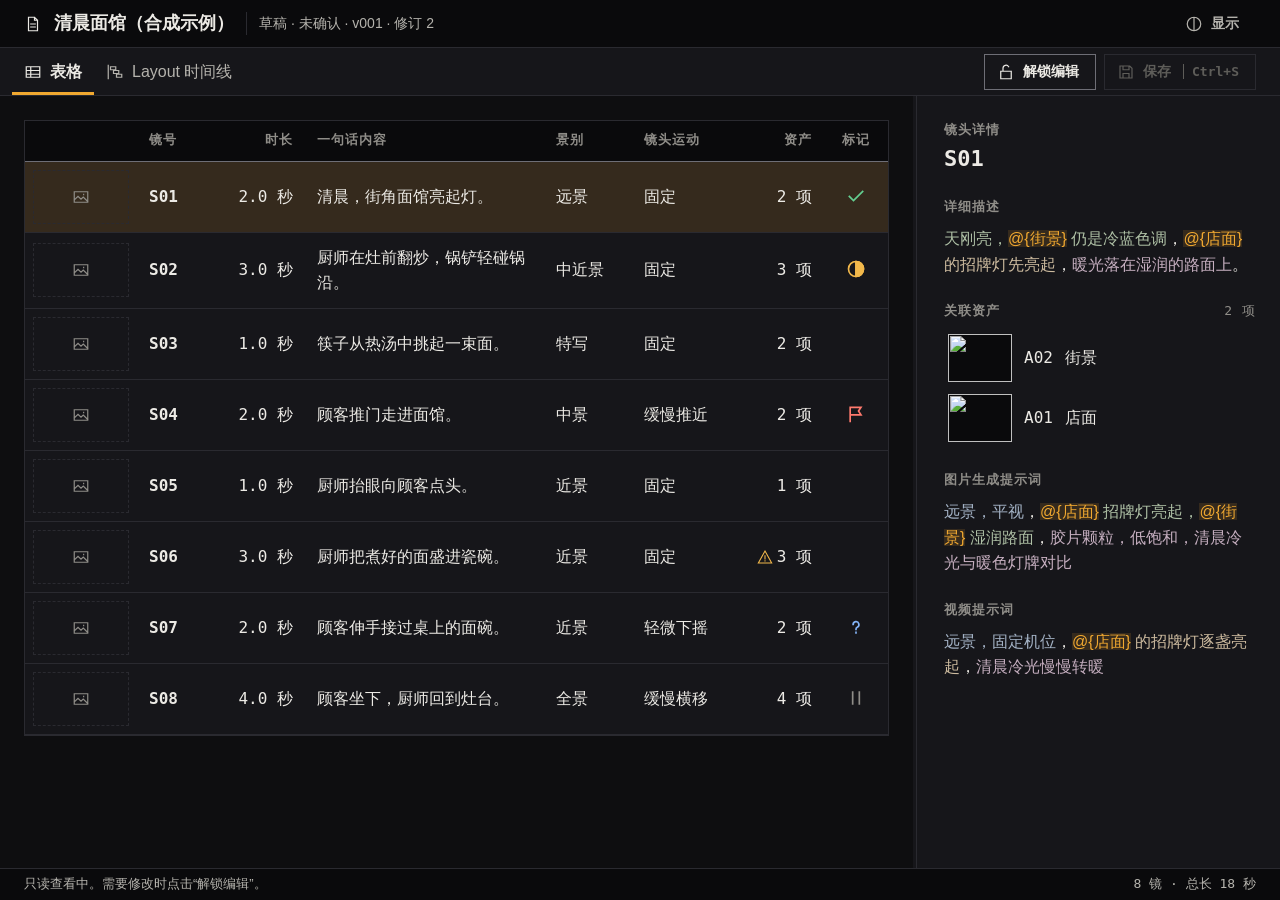
==== native-prototype/ui/index.html @ e8f82e2e "Integrate native editor with KPL spec workflow" ====
<!DOCTYPE html>
<html lang="zh-CN" data-mode="dark" data-accent="amber">
<head>
<meta charset="utf-8">
<meta name="viewport" content="width=device-width,initial-scale=1">
<title>KPL 规格编辑器</title>
<!--KPL_STYLE_START--><link rel="stylesheet" href="tokens.css"><link rel="stylesheet" href="app.css"><!--KPL_STYLE_END-->
</head>
<body>
<svg class="icon-sprite" aria-hidden="true" focusable="false">
  <symbol id="i-doc" viewBox="0 0 24 24"><path d="M6 3h8l4 4v14H6z M14 3v4h4 M9 12h6 M9 16h6"/></symbol>
  <symbol id="i-table" viewBox="0 0 24 24"><path d="M3 5h18v14H3z M3 10h18 M3 15h18 M9 5v14"/></symbol>
  <symbol id="i-timeline" viewBox="0 0 24 24"><path d="M3 3v18 M6 5h7v4H6z M10 10h7v4h-7z M14 15h7v4h-7z"/></symbol>
  <symbol id="i-lock" viewBox="0 0 24 24"><path d="M5 11h14v10H5z M8 11V7a4 4 0 0 1 8 0v4"/></symbol>
  <symbol id="i-unlock" viewBox="0 0 24 24"><path d="M5 11h14v10H5z M8 11V7a4 4 0 0 1 7.5-2"/></symbol>
  <symbol id="i-save" viewBox="0 0 24 24"><path d="M4 4h13l3 3v13H4z M8 4v5h8V4 M8 20v-6h8v6"/></symbol>
  <symbol id="i-display" viewBox="0 0 24 24"><path d="M12 3a9 9 0 1 0 0 18z M12 3a9 9 0 0 1 0 18"/></symbol>
  <symbol id="i-chevron" viewBox="0 0 24 24"><path d="M6 9l6 6 6-6"/></symbol>
  <symbol id="i-info" viewBox="0 0 24 24"><path d="M12 3a9 9 0 1 0 0 18a9 9 0 1 0 0-18z M12 11v6 M12 7.5v.5"/></symbol>
  <symbol id="i-image" viewBox="0 0 24 24"><path d="M3 5h18v14H3z M3 16l5-5 4 4 3-3 6 6 M15.5 8.5v.5"/></symbol>
  <symbol id="i-alert" viewBox="0 0 24 24"><path d="M12 3l10 18H2z M12 10v5 M12 17.5v.5"/></symbol>
  <symbol id="i-spark" viewBox="0 0 24 24"><path d="M12 0C12.8 8 16 11.2 24 12C16 12.8 12.8 16 12 24C11.2 16 8 12.8 0 12C8 11.2 11.2 8 12 0Z"/></symbol>
  <symbol id="i-mark-none" viewBox="0 0 24 24"><path d="M5 5h14v14H5z" stroke-dasharray="2 3"/></symbol>
  <symbol id="i-mark-done" viewBox="0 0 24 24"><path d="M4 12.5l5 5L20 6.5"/></symbol>
  <symbol id="i-mark-revise" viewBox="0 0 24 24"><path d="M5 21V4 M5 4h13l-3 4.5 3 4.5H5"/></symbol>
  <symbol id="i-mark-wip" viewBox="0 0 24 24"><path d="M12 3a9 9 0 1 0 0 18a9 9 0 1 0 0-18z M12 3v18"/><path d="M12 3a9 9 0 0 1 0 18z" fill="currentColor"/></symbol>
  <symbol id="i-mark-question" viewBox="0 0 24 24"><path d="M8.5 9a3.5 3.5 0 1 1 5 3.2c-1 .5-1.5 1.2-1.5 2.3v.5 M12 18.5v.5"/></symbol>
  <symbol id="i-mark-hold" viewBox="0 0 24 24"><path d="M8 5v14 M16 5v14"/></symbol>
  <symbol id="i-play" viewBox="0 0 24 24"><path d="M7 4l13 8-13 8z"/></symbol>
  <symbol id="i-pause" viewBox="0 0 24 24"><path d="M7 4v16 M17 4v16"/></symbol>
  <symbol id="i-help" viewBox="0 0 24 24"><path d="M12 3a9 9 0 1 0 0 18a9 9 0 1 0 0-18z M9.5 9.5a2.5 2.5 0 1 1 3.5 2.3c-.7.3-1 .8-1 1.5v.7 M12 16.5v.5"/></symbol>
  <symbol id="i-zoom-in" viewBox="0 0 24 24"><path d="M10 3a7 7 0 1 0 0 14a7 7 0 1 0 0-14z M15 15l6 6 M7 10h6 M10 7v6"/></symbol>
  <symbol id="i-zoom-out" viewBox="0 0 24 24"><path d="M10 3a7 7 0 1 0 0 14a7 7 0 1 0 0-14z M15 15l6 6 M7 10h6"/></symbol>
  <symbol id="i-zoom-fit" viewBox="0 0 24 24"><path d="M3 5v14 M21 5v14 M7 12h10 M7 12l3-3 M7 12l3 3 M17 12l-3-3 M17 12l-3 3"/></symbol>
</svg>

<div class="app" id="app">
  <header class="app-bar">
    <svg class="icon" aria-hidden="true"><use href="#i-doc"/></svg>
    <h1 class="app-title" id="doc-title"></h1>
    <p class="app-meta" id="doc-meta"></p>
    <div class="app-bar-end">
      <button type="button" class="btn btn-quiet" id="display-trigger" aria-expanded="false" aria-controls="display-panel">
        <svg class="icon" aria-hidden="true"><use href="#i-display"/></svg><span>显示</span>
      </button>
      <div class="popover" id="display-panel" hidden>
        <fieldset class="choice-group">
          <legend class="label">模式</legend>
          <label class="choice"><input type="radio" name="mode" value="system"><span>跟随系统</span></label>
          <label class="choice"><input type="radio" name="mode" value="light"><span>浅色</span></label>
          <label class="choice"><input type="radio" name="mode" value="dark"><span>深色</span></label>
        </fieldset>
        <fieldset class="choice-group">
          <legend class="label">主题色</legend>
          <label class="choice"><input type="radio" name="accent" value="amber"><i class="swatch" data-swatch="amber"></i><span>钨丝琥珀</span></label>
          <label class="choice"><input type="radio" name="accent" value="red"><i class="swatch" data-swatch="red"></i><span>录制红</span></label>
          <label class="choice"><input type="radio" name="accent" value="teal"><i class="swatch" data-swatch="teal"></i><span>示波青</span></label>
          <label class="choice"><input type="radio" name="accent" value="blue"><i class="swatch" data-swatch="blue"></i><span>冷光蓝</span></label>
        </fieldset>
      </div>
    </div>
  </header>

  <nav class="toolbar" aria-label="视图与操作">
    <div class="tabs" role="tablist" aria-label="视图">
      <button type="button" role="tab" class="tab" id="tab-table" aria-controls="view-table" aria-selected="true">
        <svg class="icon" aria-hidden="true"><use href="#i-table"/></svg><span>表格</span>
      </button>
      <button type="button" role="tab" class="tab" id="tab-timeline" aria-controls="view-timeline" aria-selected="false" tabindex="-1">
        <svg class="icon" aria-hidden="true"><use href="#i-timeline"/></svg><span>Layout 时间线</span>
      </button>
    </div>
    <div class="toolbar-end">
      <p class="dirty-mark" id="dirty-mark" hidden>未保存修改</p>
      <button type="button" class="btn" id="edit-toggle">
        <svg class="icon" aria-hidden="true"><use href="#i-unlock"/></svg><span>解锁编辑</span>
      </button>
      <button type="button" class="btn btn-primary" id="save" disabled>
        <svg class="icon" aria-hidden="true"><use href="#i-save"/></svg><span>保存</span><kbd>Ctrl+S</kbd>
      </button>
    </div>
  </nav>

  <main class="workspace">
    <section class="view" id="view-table" role="tabpanel" aria-labelledby="tab-table">
      <div class="table-scroll">
        <table class="shot-table">
          <colgroup><col class="c-thumb"><col class="c-id"><col class="c-dur"><col class="c-content"><col class="c-scale"><col class="c-motion"><col class="c-assets"><col class="c-mark"></colgroup>
          <thead><tr>
            <th scope="col"><span class="visually-hidden">画面</span></th><th scope="col">镜号</th><th scope="col" class="num">时长</th><th scope="col">一句话内容</th>
            <th scope="col">景别</th><th scope="col">镜头运动</th><th scope="col" class="num">资产</th><th scope="col" class="center">标记</th>
          </tr></thead>
          <tbody id="shot-rows"></tbody>
        </table>
      </div>
    </section>

    <section class="view" id="view-timeline" role="tabpanel" aria-labelledby="tab-timeline" hidden>
      <section class="monitor" aria-label="节奏预览">
        <div class="monitor-stage" id="monitor-stage">
          <div class="monitor-frame" id="monitor-frame"><canvas id="monitor-canvas" role="img" aria-label="当前镜头预览"></canvas></div>
        </div>
        <div class="transport">
          <p class="monitor-caption"><span class="mono" id="monitor-shot"></span> <span id="monitor-text"></span></p>
          <div class="transport-center">
            <span class="timecode mono" id="timecode"></span>
            <button type="button" class="btn" id="play-toggle" aria-keyshortcuts="Space"></button>
          </div>
          <div class="transport-end">
            <input class="cell-input mono" id="aspect-input" autocomplete="off" spellcheck="false" placeholder="宽:高" aria-label="自定义画幅" hidden>
            <button type="button" class="btn btn-quiet" id="aspect-trigger" aria-haspopup="menu" aria-expanded="false">
              <span class="aspect-label">画幅</span><span class="mono" id="aspect-value"></span><svg class="icon" aria-hidden="true"><use href="#i-chevron"/></svg>
            </button>
          </div>
        </div>
      </section>
      <div class="splitter" id="splitter" role="separator" aria-orientation="horizontal" aria-label="调整监视器与时间线的高度" tabindex="0"></div>
      <section class="timeline-panel" aria-label="时间线">
        <div class="timeline-tools">
          <button type="button" class="btn btn-quiet btn-icon" id="help-trigger" title="说明与快捷键" aria-expanded="false" aria-controls="help-panel"><svg class="icon" aria-hidden="true"><use href="#i-help"/></svg><span class="visually-hidden">说明与快捷键</span></button>
          <span class="tools-gap"></span>
          <button type="button" class="btn btn-quiet btn-icon" id="zoom-out" title="缩小（-）" aria-keyshortcuts="-"><svg class="icon" aria-hidden="true"><use href="#i-zoom-out"/></svg><span class="visually-hidden">缩小</span></button>
          <button type="button" class="btn btn-quiet btn-icon" id="zoom-fit" title="适配全部（\）" aria-keyshortcuts="\"><svg class="icon" aria-hidden="true"><use href="#i-zoom-fit"/></svg><span class="visually-hidden">适配全部</span></button>
          <button type="button" class="btn btn-quiet btn-icon" id="zoom-in" title="放大（=）" aria-keyshortcuts="="><svg class="icon" aria-hidden="true"><use href="#i-zoom-in"/></svg><span class="visually-hidden">放大</span></button>
        </div>
        <div class="timeline-scroll" id="timeline-scroll">
          <div class="timeline" id="timeline">
            <div class="ruler" id="ruler"></div>
            <div class="track" id="track" role="group" aria-label="镜头时间线"></div>
            <div class="playhead" id="playhead" aria-hidden="true"></div>
            <div class="drop-mark" id="drop-mark" aria-hidden="true" hidden></div>
          </div>
        </div>
        <div class="timeline-nav" id="timeline-nav" aria-hidden="true"><div class="timeline-nav-thumb" id="timeline-nav-thumb"></div></div>
        <section class="pending-lane" id="pending-lane" hidden aria-labelledby="pending-title">
          <h3 class="label" id="pending-title">时长待确认</h3>
          <div class="pending-list" id="pending-list"></div>
        </section>
      </section>
    </section>

    <div class="splitter splitter-v" id="aside-splitter" role="separator" aria-orientation="vertical" aria-label="调整详情栏宽度" aria-controls="detail" tabindex="0"></div>
    <aside class="detail" id="detail" aria-labelledby="detail-title"></aside>
  </main>

  <footer class="status-bar">
    <p id="status" role="status" aria-live="polite"></p>
    <p class="status-facts" id="facts"></p>
  </footer>
</div>

<div class="edit-fx" id="edit-fx" aria-hidden="true"><i></i><i></i><i></i><i></i><svg><use href="#i-spark"/></svg><svg><use href="#i-spark"/></svg><svg><use href="#i-spark"/></svg><svg><use href="#i-spark"/></svg><svg><use href="#i-spark"/></svg><svg><use href="#i-spark"/></svg><svg><use href="#i-spark"/></svg></div>
<dialog class="dialog" id="confirm-dialog" aria-labelledby="confirm-title" aria-describedby="confirm-text">
  <h2 class="dialog-title" id="confirm-title">有未保存的修改</h2>
  <p id="confirm-text"></p>
  <div class="dialog-actions">
    <button type="button" class="btn" data-choice="cancel">取消</button>
    <button type="button" class="btn" data-choice="discard">放弃修改</button>
    <button type="button" class="btn btn-primary" data-choice="save">保存</button>
  </div>
</dialog>
<div class="menu" id="popup-menu" role="menu" hidden></div>
<section class="popover help-panel" id="help-panel" aria-labelledby="help-title" tabindex="-1" hidden>
  <h2 class="label" id="help-title">时间线说明</h2>
  <p>节奏预演：按真实时长播放静态图，只有二维裁切运镜与硬切，不是成片。</p>
  <p>没有时长的镜头放在“时长待确认”，不参与预览；解锁后可拖到轨道上（先给 2 秒），或在表格里填写时长。</p>
  <dl class="keys">
    <dt><kbd>空格</kbd></dt><dd>播放 / 暂停</dd>
    <dt>拖动标尺</dt><dd>定位播放头</dd>
    <dt>滚轮</dt><dd>横向滚动</dd>
    <dt><kbd>Ctrl</kbd>/<kbd>Alt</kbd>+滚轮</dt><dd>以指针处缩放</dd>
    <dt><kbd>=</kbd> <kbd>-</kbd></dt><dd>放大 / 缩小</dd>
    <dt><kbd>\</kbd></dt><dd>适配全部</dd>
  </dl>
  <h3 class="label">解锁编辑后</h3>
  <dl class="keys">
    <dt>拖动片段</dt><dd>调整顺序，镜号按新顺序重编</dd>
    <dt>拖右边缘</dt><dd>调整时长（0.1 秒吸附）</dd>
    <dt><kbd>Alt</kbd>+<kbd>←</kbd>/<kbd>→</kbd></dt><dd>与相邻片段交换顺序</dd>
    <dt><kbd>Shift</kbd>+<kbd>←</kbd>/<kbd>→</kbd></dt><dd>时长 ±0.1 秒</dd>
  </dl>
</section>
<div class="peek" id="asset-peek" role="tooltip" hidden>
  <div class="peek-frame"><img id="peek-img" alt=""></div>
  <p class="peek-name"><span class="mono" id="peek-id"></span><span id="peek-label"></span></p>
</div>

<!--KPL_DATA_START--><script type="application/json" id="kpl-authoritative-data">
{"schema": "kpl-user-spec-v2", "document_id": "synthetic-noodle-shop", "version": "v001", "status": "draft", "confirmation": "unconfirmed", "revision": 2, "title": "清晨面馆（合成示例）", "summary": "一家面馆迎接第一位顾客。", "global_settings": "画幅 16:9，1920×1080，24 fps；仅用于效果图。",
  "layout_aspect": "16:9",
 "assets":[
  {"id": "A01", "name": "店面", "path": "../05_参考资产/01_店面_idA01_v001_draft.png"},
  {"id": "A02", "name": "街景", "path": "../05_参考资产/02_街景_idA02_v001_draft.png"},
  {"id": "A03", "name": "厨师", "path": "../05_参考资产/03_厨师_idA03_v001_draft.png"},
  {"id": "A04", "name": "锅具套件", "path": "../05_参考资产/04_锅具套件_idA04_v001_draft.png"},
  {"id": "A05", "name": "灶台", "path": "../05_参考资产/05_灶台_idA05_v001_draft.png"},
  {"id": "A06", "name": "筷子", "path": "../05_参考资产/06_筷子_idA06_v001_draft.png"},
  {"id": "A07", "name": "面条", "path": "../05_参考资产/07_面条_idA07_v001_draft.png"},
  {"id": "A08", "name": "顾客", "path": "../05_参考资产/08_顾客_idA08_v001_draft.png"},
  {"id": "A09", "name": "店门", "path": "../05_参考资产/09_店门_idA09_v001_draft.png"},
  {"id": "A10", "name": "瓷碗", "path": "../05_参考资产/10_瓷碗_idA10_v001_draft.png"},
  {"id": "A11", "name": "店内场景", "path": "../05_参考资产/11_店内场景_idA11_v001_draft.png"}
 ],
 "shots":[
  {"id": "S01", "number": "S01", "duration_seconds": "2.0", "thumbnail": "../05_参考资产/12_参考画面_idS01_v001_draft.png", "content": "清晨，街角面馆亮起灯。", "shot_scale": "远景", "camera_motion": "固定", "description": "{场景:天刚亮，@{街景} 仍是冷蓝色调}，{动态:@{店面} 的招牌灯先亮起}，{风格:暖光落在湿润的路面上}。", "prompt": "{镜头:远景，平视}，{场景:@{店面} 招牌灯亮起，@{街景} 湿润路面}，{风格:胶片颗粒，低饱和，清晨冷光与暖色灯牌对比}", "video_prompt": "{镜头:远景，固定机位}，{动态:@{店面} 的招牌灯逐盏亮起}，{风格:清晨冷光慢慢转暖}", "mark": "done", "layout_camera": null},
  {"id": "S02", "number": "S02", "duration_seconds": "3.0", "thumbnail": "../05_参考资产/12_参考画面_idS02_v001_draft.png", "content": "厨师在灶前翻炒，锅铲轻碰锅沿。", "shot_scale": "中近景", "camera_motion": "固定", "description": "{动态:@{厨师} 站在 @{灶台} 前翻炒，@{锅具套件} 中的锅铲轻碰锅沿}，{场景:蒸汽在灯下升起}。", "prompt": "{镜头:中近景，略俯拍}，{动态:@{厨师} 在 @{灶台} 前翻炒，手持 @{锅具套件}}，{风格:顶光与蒸汽逆光}", "video_prompt": "{镜头:中近景，固定机位}，{动态:@{厨师} 连续翻炒两下，锅铲轻碰锅沿}，{场景:蒸汽上升}", "mark": "wip", "layout_camera": null},
  {"id": "S03", "number": "S03", "duration_seconds": "1.0", "thumbnail": "../05_参考资产/12_参考画面_idS03_v001_draft.png", "content": "筷子从热汤中挑起一束面。", "shot_scale": "特写", "camera_motion": "固定", "description": "{动态:@{筷子} 从热汤中挑起一束 @{面条}，汤汁沿面条滴落}。", "prompt": "{镜头:特写}，{动态:@{筷子} 挑起 @{面条}，汤汁滴落}，{风格:浅景深，奶油质感高光}", "video_prompt": "{镜头:特写}，{动态:@{筷子} 缓慢挑起 @{面条}，汤汁滴回碗中}", "mark": "", "layout_camera": null},
  {"id": "S04", "number": "S04", "duration_seconds": "2.0", "thumbnail": "../05_参考资产/12_参考画面_idS04_v001_draft.png", "content": "顾客推门走进面馆。", "shot_scale": "中景", "camera_motion": "缓慢推近", "description": "{动态:@{顾客} 推开 @{店门} 走进来}，{场景:门上的风铃轻晃}。", "prompt": "{镜头:中景，缓慢推近}，{动态:@{顾客} 推开 @{店门} 走进面馆}", "video_prompt": "{镜头:中景，缓慢推近}，{动态:@{顾客} 推门进入，风铃晃动}", "mark": "revise", "layout_camera": {"type": "linear", "start_crop": [0, 0, 1, 1], "end_crop": [0.15, 0.15, 0.85, 0.85]}},
  {"id": "S05", "number": "S05", "duration_seconds": "1.0", "thumbnail": "", "content": "厨师抬眼向顾客点头。", "shot_scale": "近景", "camera_motion": "固定", "description": "{动态:@{厨师} 抬眼，向门口点头示意}。", "prompt": "{镜头:近景，平视}，{动态:@{厨师} 抬眼点头}", "video_prompt": "{镜头:近景}，{动态:@{厨师} 抬眼点头}", "mark": "", "layout_camera": null},
  {"id": "S06", "number": "S06", "duration_seconds": "3.0", "thumbnail": "../05_参考资产/12_参考画面_idS06_v001_draft.png", "content": "厨师把煮好的面盛进瓷碗。", "shot_scale": "近景", "camera_motion": "固定", "description": "{动态:@{厨师} 把煮好的 @{面条} 盛进 @{瓷碗}}，身上系着 @{围裙}。", "prompt": "{镜头:近景}，{动态:@{厨师} 将 @{面条} 盛入 @{瓷碗}}，{风格:侧窗晨光}", "video_prompt": "{镜头:近景}，{动态:@{厨师} 将 @{面条} 盛入 @{瓷碗}，热气升起}", "mark": "", "layout_camera": null},
  {"id": "S07", "number": "S07", "duration_seconds": "2.0", "thumbnail": "../05_参考资产/12_参考画面_idS07_v001_draft.png", "content": "顾客伸手接过桌上的面碗。", "shot_scale": "近景", "camera_motion": "轻微下摇", "description": "{动态:@{顾客} 伸手接过桌上的 @{瓷碗}}。", "prompt": "{镜头:近景，轻微下摇}，{动态:@{顾客} 接过 @{瓷碗}}", "video_prompt": "{镜头:近景，轻微下摇}，{动态:@{顾客} 双手接过 @{瓷碗}}", "mark": "question", "layout_camera": {"type": "linear", "start_crop": [0.1, 0, 0.9, 0.8], "end_crop": [0.1, 0.2, 0.9, 1]}},
  {"id": "S08", "number": "S08", "duration_seconds": "4.0", "thumbnail": "../05_参考资产/12_参考画面_idS08_v001_draft.png", "content": "顾客坐下，厨师回到灶台。", "shot_scale": "全景", "camera_motion": "缓慢横移", "description": "{动态:@{顾客} 坐下，@{厨师} 回到 @{灶台}}，{场景:@{店内场景} 全貌}。", "prompt": "{镜头:全景，缓慢横移}，{场景:@{店内场景}}，{动态:@{顾客} 坐下，@{厨师} 回到灶台}，{风格:胶片颗粒，低饱和}", "video_prompt": "{镜头:全景，缓慢横移}，{动态:@{顾客} 坐下，@{厨师} 回到灶台}，{风格:胶片颗粒}", "mark": "hold", "layout_camera": {"type": "linear", "start_crop": [0, 0.1, 0.8, 0.9], "end_crop": [0.2, 0.1, 1, 0.9]}}
 ]}
</script><!--KPL_DATA_END-->
<!--KPL_SCRIPT_START--><script src="app.js"></script><!--KPL_SCRIPT_END-->
</body>
</html>
---- native-prototype/ui/tokens.css ----
/* KPL 编辑器设计令牌：组件只读取这里的名字。
   模式由 <html data-mode> 决定（system | light | dark），颜色用 light-dark() 并列浅色/深色取值；
   主题色由 <html data-accent> 决定（amber | red | teal | blue）。几何一律直角。 */

:root {
  color-scheme: dark;

  /* 字体：界面一套无衬线，数字与时码用等宽。 */
  --font-sans: "Segoe UI Variable Text", "Segoe UI", "Microsoft YaHei UI", "Microsoft YaHei", "PingFang SC", sans-serif;
  --font-mono: "Cascadia Mono", "Cascadia Code", Consolas, "Microsoft YaHei UI", monospace;

  /* 字号：中文正文 16px；辅助标签不低于 13px。 */
  --fs-label: 13px;
  --fs-small: 14px;
  --fs-body: 16px;
  --fs-title: 18px;
  --fs-heading: 22px;
  --lh-tight: 1.3;
  --lh-body: 1.6;
  --tracking-label: 0.08em;

  /* 间距与几何 */
  --space-1: 4px;
  --space-2: 8px;
  --space-3: 12px;
  --space-4: 16px;
  --space-5: 24px;
  --space-6: 32px;
  --bar-h: 48px;
  --control-h: 36px;
  --aside-w: 360px;
  --hair: 1px;
  --indicator: 3px;
  --panel-h: 280px;

  /* 表面：大面积低饱和石墨灰阶 */
  --bg: light-dark(#EEEDEA, #0E0E10);
  --surface: light-dark(#F8F8F6, #16161A);
  --sunken: light-dark(#E4E3DF, #0A0A0C);
  --raised: light-dark(#E9E8E4, #202025);
  --hover: light-dark(#E0DFDA, #26262C);

  /* 文本：三级 */
  --text: light-dark(#141414, #ECEAE5);
  --text-2: light-dark(#46453F, #B5B3AD);
  --text-3: light-dark(#5E5D57, #8F8D88);
  --text-disabled: light-dark(#9A9993, #5E5D59);

  /* 线：rule 只做分隔；line 是控件边界（>= 3:1） */
  --rule: light-dark(#D3D1CB, #2A2A30);
  --line: light-dark(#86847D, #6E6E76);
  --line-strong: light-dark(#141414, #ECEAE5);

  /* 状态：只用于真实存在的状态 */
  --danger: light-dark(#B42318, #FF7A6E);
  --warning: light-dark(#8A5300, #F2B84B);
  --success: light-dark(#1B6E3E, #63CE90);
  --info: light-dark(#2A5DB0, #84B4F7);

  /* 镜头标记：复用状态色 */
  --mark-done: var(--success);
  --mark-revise: var(--danger);
  --mark-wip: var(--warning);
  --mark-question: var(--info);
  --mark-hold: var(--text-3);

  /* 描述/提示词分段染色：镜头、风格（含光线色彩）、场景、动态。刻意低饱和，只有素材引用用强调色；
     文字色对 surface 与 sunken 均 >= 4.5:1 */
  --seg-camera: light-dark(#455569, #A4B3C6);
  --seg-style: light-dark(#684D61, #C6AFC0);
  --seg-scene: light-dark(#4A5C44, #AFC1A6);
  --seg-action: light-dark(#66543A, #CDBB9F);

  /* 动效：所有进入都有对应的退出 */
  --dur-fast: 120ms;
  --dur: 180ms;
  --ease: cubic-bezier(.2, .7, .2, 1);

  /* 缩略图 */
  --thumb-w: 96px;
  --peek-w: 280px;
  --peek-large-w: 480px;

  --scrim: light-dark(rgb(20 20 20 / 0.48), rgb(0 0 0 / 0.64));
  --shadow: light-dark(rgb(20 20 20 / 0.16), rgb(0 0 0 / 0.6));
  --glint: light-dark(rgb(255 255 255 / 0.95), rgb(255 255 255 / 0.5));
  --glint-edge: light-dark(rgb(20 20 20 / 0.07), rgb(255 255 255 / 0.08));
  --glint-glow: light-dark(rgb(20 20 20 / 0.45), rgb(255 255 255 / 0.85));

  /* 主题色见文末；accent 同时用于文字、指示与实心填充，需对 surface 与 on-accent 均达标。 */
  --on-accent: light-dark(#FFFFFF, #0E0E10);

  --accent-tint: color-mix(in srgb, var(--accent) 14%, var(--surface));
  --accent-tint-strong: color-mix(in srgb, var(--accent) 24%, var(--surface));
  --focus-bg: color-mix(in srgb, var(--accent) 18%, transparent);
}

:root[data-mode="light"] { color-scheme: light; }
:root[data-mode="system"] { color-scheme: light dark; }

/* [data-swatch] 让主题选择器里的色块直接读取同一取值。 */
:root, [data-swatch="amber"] {
  --accent: light-dark(#8F5400, #F0A830);
}
:root[data-accent="red"], [data-swatch="red"] {
  --accent: light-dark(#B8261C, #FF6B5E);
}
:root[data-accent="teal"], [data-swatch="teal"] {
  --accent: light-dark(#0D6B5F, #3FCBB2);
}
:root[data-accent="blue"], [data-swatch="blue"] {
  --accent: light-dark(#1D5BBF, #79AEFF);
}
---- native-prototype/ui/app.css ----
/* KPL 编辑器：页面框架 → 区域 → 组件。所有取值来自 tokens.css。 */

*, *::before, *::after { box-sizing: border-box; border-radius: 0; }
html, body { height: 100%; margin: 0; }
body {
  background: var(--bg);
  color: var(--text);
  font: var(--fs-body)/var(--lh-body) var(--font-sans);
  -webkit-font-smoothing: antialiased;
}
h1, h2, h3, p, dl, dd, fieldset { margin: 0; }
fieldset { border: 0; padding: 0; min-inline-size: 0; }
button, input, textarea { font: inherit; color: inherit; }
[hidden] { display: none !important; }
:focus { outline: none; }
::selection { background: var(--accent-tint-strong); }

/* 滚动条：替代浏览器原生样式，8px 宽、直角、无箭头，与时间线导航条一致。
   不写标准的 scrollbar-color / scrollbar-width：Chromium 中两者一旦设置，下面的伪元素样式就会失效。 */
::-webkit-scrollbar { width: 8px; height: 8px; background: transparent; }
::-webkit-scrollbar-track, ::-webkit-scrollbar-corner { background: transparent; }
::-webkit-scrollbar-thumb { background: color-mix(in srgb, var(--line) 60%, transparent); border-radius: 0; }
::-webkit-scrollbar-thumb:hover, ::-webkit-scrollbar-thumb:active { background: var(--line); }
::-webkit-scrollbar-button { display: none; width: 0; height: 0; }

/* 键盘焦点：内部底边指示 + 底色，不使用外框或外环。 */
:focus-visible {
  outline: none;
  background-color: var(--focus-bg);
  box-shadow: inset 0 calc(-1 * var(--indicator)) 0 var(--accent);
}

.icon-sprite { display: none; }
.icon {
  inline-size: 18px; block-size: 18px; flex: none;
  fill: none; stroke: currentColor; stroke-width: 1.6;
  stroke-linecap: square; stroke-linejoin: miter;
}

.label {
  font-size: var(--fs-label);
  letter-spacing: var(--tracking-label);
  color: var(--text-3);
  font-weight: 600;
}
.mono { font-family: var(--font-mono); font-variant-numeric: tabular-nums; }

/* ---------- 页面框架 ---------- */
.app {
  display: grid;
  grid-template-rows: var(--bar-h) var(--bar-h) minmax(0, 1fr) auto;
  block-size: 100vh;
}

.app-bar, .toolbar, .status-bar {
  display: flex; align-items: center; gap: var(--space-3);
  padding-inline: var(--space-5);
  border-block-end: var(--hair) solid var(--rule);
  min-inline-size: 0;
}
.app-bar { background: var(--sunken); }
.app-title {
  font-size: var(--fs-title); font-weight: 600; line-height: var(--lh-tight);
  white-space: nowrap; overflow: hidden; text-overflow: ellipsis; min-inline-size: 0;
}
.app-meta {
  font-size: var(--fs-small); color: var(--text-2);
  padding-inline-start: var(--space-3); border-inline-start: var(--hair) solid var(--rule);
  white-space: nowrap;
}
.app-bar-end, .toolbar-end { margin-inline-start: auto; display: flex; align-items: center; gap: var(--space-2); position: relative; }

.toolbar { background: var(--surface); padding-inline-start: var(--space-3); }

.status-bar {
  block-size: 32px; font-size: var(--fs-label); color: var(--text-2);
  background: var(--sunken); border-block-end: 0; border-block-start: var(--hair) solid var(--rule);
}
.status-bar p:first-child { flex: 1; min-inline-size: 0; white-space: nowrap; overflow: hidden; text-overflow: ellipsis; }
.status-facts { font-family: var(--font-mono); font-variant-numeric: tabular-nums; white-space: nowrap; }

/* ---------- 控件 ---------- */
.btn {
  display: inline-flex; align-items: center; gap: var(--space-2);
  block-size: var(--control-h); padding-inline: var(--space-3) var(--space-4);
  border: var(--hair) solid var(--line); background: transparent; color: var(--text);
  font-size: var(--fs-small); font-weight: 600; cursor: pointer; white-space: nowrap;
}
.btn:hover { background: var(--hover); }
.btn-quiet { border-color: transparent; color: var(--text-2); }
.btn-quiet:hover, .btn-quiet[aria-expanded="true"] { color: var(--text); }
.btn-primary { background: var(--accent); border-color: var(--accent); color: var(--on-accent); }
.btn-primary:hover { background: color-mix(in srgb, var(--accent) 86%, var(--text)); }
.btn-primary:focus-visible { background: var(--accent); box-shadow: inset 0 calc(-1 * var(--indicator)) 0 var(--on-accent); }
.btn:disabled, .btn:disabled:hover {
  cursor: default; background: transparent; border-color: var(--rule); color: var(--text-disabled);
}
kbd {
  font: 600 var(--fs-label) var(--font-mono);
  padding-inline-start: var(--space-2); margin-inline-start: var(--space-1);
  border-inline-start: var(--hair) solid currentColor;
}

.dirty-mark {
  display: flex; align-items: center; gap: var(--space-2);
  font-size: var(--fs-small); color: var(--warning); white-space: nowrap; margin-inline-end: var(--space-2);
}
.dirty-mark::before { content: ""; inline-size: 8px; block-size: 8px; background: currentColor; }

/* 视图切换 */
.tabs { display: flex; align-self: stretch; }
.tab {
  display: inline-flex; align-items: center; gap: var(--space-2);
  padding-inline: var(--space-3); border: 0; background: transparent;
  color: var(--text-2); font-size: var(--fs-body); cursor: pointer;
}
.tab:hover { color: var(--text); }
.tab[aria-selected="true"] {
  color: var(--text); font-weight: 600;
  box-shadow: inset 0 calc(-1 * var(--indicator)) 0 var(--accent);
}

/* 显示设置弹层：锚定在触发按钮右下 */
.popover {
  position: absolute; inset-block-start: calc(100% + var(--space-2)); inset-inline-end: 0; z-index: 10;
  inline-size: 240px; padding: var(--space-4);
  display: grid; gap: var(--space-4);
  background: var(--surface); border: var(--hair) solid var(--line);
  box-shadow: 0 12px 32px var(--shadow);
}
.choice-group { display: grid; gap: var(--space-1); }
.choice-group .label { margin-block-end: var(--space-1); }
.choice {
  display: flex; align-items: center; gap: var(--space-3);
  min-block-size: var(--control-h); padding-inline: var(--space-2);
  font-size: var(--fs-small); cursor: pointer;
}
.choice:hover { background: var(--hover); }
.choice:has(:focus-visible) { background: var(--focus-bg); box-shadow: inset 0 calc(-1 * var(--indicator)) 0 var(--accent); }
.choice input {
  appearance: none; margin: 0; inline-size: 16px; block-size: 16px; flex: none;
  border: var(--hair) solid var(--line); background: var(--sunken);
}
.choice input:checked { background: var(--accent); border-color: var(--accent); box-shadow: inset 0 0 0 3px var(--surface); }
.choice input:focus-visible { box-shadow: inset 0 0 0 3px var(--surface); }
.swatch { inline-size: 14px; block-size: 14px; background: var(--accent); flex: none; }

/* ---------- 工作区 ---------- */
.workspace {
  display: grid;
  grid-template-columns: minmax(0, 1fr) auto min(var(--aside-w), 50%);
  min-block-size: 0;
}
.view { min-inline-size: 0; overflow: auto; padding: var(--space-5); }
.detail {
  position: relative; overflow: auto; padding: var(--space-5);
  background: var(--surface);
  display: flex; flex-direction: column; gap: var(--space-5);
}

/* 表格 */
.table-scroll { overflow-x: auto; border: var(--hair) solid var(--rule); background: var(--surface); }
.shot-table { inline-size: 100%; min-inline-size: 800px; border-collapse: collapse; table-layout: fixed; }
.c-thumb { inline-size: calc(var(--thumb-w) + 2 * var(--space-2)); }
.c-id { inline-size: 80px; } .c-dur { inline-size: 88px; } .c-scale { inline-size: 88px; }
.c-motion { inline-size: 112px; } .c-assets { inline-size: 80px; } .c-mark { inline-size: 64px; }
.shot-table th {
  block-size: 40px; padding-inline: var(--space-3); text-align: start;
  background: var(--sunken); border-block-end: var(--hair) solid var(--line);
  font-size: var(--fs-label); letter-spacing: var(--tracking-label); color: var(--text-3); font-weight: 600;
}
.shot-table td {
  padding: var(--space-3); vertical-align: middle;
  border-block-end: var(--hair) solid var(--rule); overflow-wrap: anywhere;
}
.shot-table .num { text-align: end; }
.shot-table .center { text-align: center; }
.shot-table tbody tr { cursor: pointer; }
.shot-table tbody tr:hover { background: var(--hover); }
.shot-table tbody tr[aria-selected="true"] { background: var(--accent-tint); }
.shot-table .td-thumb { padding: var(--space-2); }
.td-num { font-family: var(--font-mono); font-variant-numeric: tabular-nums; }
.empty { padding: var(--space-6) var(--space-4); color: var(--text-2); }

.thumb { display: block; inline-size: var(--thumb-w); aspect-ratio: 16 / 9; object-fit: cover; background: var(--sunken); }
.thumb-empty { display: grid; place-items: center; color: var(--text-3); border: var(--hair) dashed var(--rule); background: transparent; }

/* 标记：只用图标与颜色区分，名称作为可访问名称 */
.mark { display: inline-grid; place-items: center; inline-size: 24px; block-size: 24px; vertical-align: middle; }
.mark .icon { inline-size: 20px; block-size: 20px; stroke-width: 2; }
.mark-done { color: var(--mark-done); } .mark-revise { color: var(--mark-revise); } .mark-wip { color: var(--mark-wip); }
.mark-question { color: var(--mark-question); } .mark-hold { color: var(--mark-hold); } .mark-none { color: var(--text-3); }
.mark-btn { inline-size: 32px; block-size: 32px; display: inline-grid; place-items: center; padding: 0; border: 0; background: transparent; cursor: pointer; }
.mark-btn:hover, .mark-btn[aria-expanded="true"] { background: var(--hover); }
.ref-alert { display: inline-grid; vertical-align: -3px; margin-inline-end: var(--space-1); color: var(--warning); }
.ref-alert .icon { inline-size: 16px; block-size: 16px; }

/* 单元格：只读与编辑共用同一个无边框输入框，外观等同普通文字，切换模式不改变布局。 */
.cell-input {
  display: block; inline-size: 100%; margin: 0; padding: 0; border: 0;
  background: transparent; color: inherit; font: inherit; line-height: inherit;
}
.cell-input[readonly] { pointer-events: none; }
.cell-input.mono { font-family: var(--font-mono); }
.cell-input::placeholder { color: var(--warning); opacity: 1; }
textarea.cell-input { resize: none; field-sizing: content; overflow: hidden; }
.cell-number { font-weight: 600; font-variant-numeric: tabular-nums; }
.cell-dur { display: inline-block; inline-size: auto; min-inline-size: 1ch; field-sizing: content; text-align: end; font-variant-numeric: tabular-nums; }
.unit { font-family: var(--font-mono); }
.cell-input[aria-invalid="true"] { color: var(--danger); }
.mark-btn[aria-disabled="true"] { cursor: inherit; }
.mark-btn[aria-disabled="true"]:hover { background: transparent; }

/* 浮层：标记菜单与素材预览，均锚定到触发元素 */
.menu, .peek {
  position: fixed; z-index: 20; background: var(--surface);
  border: var(--hair) solid var(--line); box-shadow: 0 12px 32px var(--shadow);
}
.menu { display: grid; min-inline-size: 168px; padding: var(--space-1); z-index: 30; }
.menu-item {
  display: flex; align-items: center; gap: var(--space-3); min-block-size: var(--control-h);
  padding-inline: var(--space-2) var(--space-4); border: 0; background: transparent;
  font-size: var(--fs-small); text-align: start; cursor: pointer;
}
.menu-item:hover { background: var(--hover); }
.menu-item[aria-checked="true"] { background: var(--accent-tint); font-weight: 600; }
.peek { inline-size: var(--peek-w); padding: var(--space-2); pointer-events: none; }
.peek.peek-large { inline-size: var(--peek-large-w); }
.peek.peek-large .peek-frame img { max-block-size: 360px; }
.peek-frame { background: var(--sunken); }
.peek-frame img { display: block; inline-size: 100%; max-block-size: 210px; object-fit: contain; }
.peek-name { display: flex; gap: var(--space-2); margin-block-start: var(--space-2); font-size: var(--fs-small); font-weight: 600; }

/* 时间线视图：上方监视器、可拖动的分隔条、下方时间线面板；视图本身不滚动 */
#view-timeline {
  display: grid; padding: 0; overflow: hidden;
  grid-template-rows: minmax(0, 1fr) auto min(var(--panel-h), 75%);
}

/* 节奏预览监视器：画面按画幅等比放入可用区域并居中，下方一行是简述、时码与播放 */
.monitor { display: grid; grid-template-rows: minmax(0, 1fr) auto; gap: var(--space-3); min-block-size: 0; padding: var(--space-4) var(--space-5) var(--space-3); }
.monitor-stage { display: flex; align-items: center; justify-content: center; min-block-size: 0; min-inline-size: 0; }
.monitor-frame { flex: none; background: #000; color: #CFCDC7; }
.monitor-frame canvas { display: block; inline-size: 100%; block-size: 100%; }
.transport { display: grid; grid-template-columns: minmax(0, 1fr) auto minmax(0, 1fr); align-items: center; gap: var(--space-4); }
.monitor-caption { min-inline-size: 0; font-size: var(--fs-body); white-space: nowrap; overflow: hidden; text-overflow: ellipsis; }
.monitor-caption .mono { font-weight: 600; }
.transport-center { display: flex; align-items: center; gap: var(--space-3); }
.transport-end { display: flex; align-items: center; justify-content: flex-end; gap: var(--space-4); min-inline-size: 0; }
.timecode { font-size: var(--fs-title); color: var(--accent); font-variant-numeric: tabular-nums; }
#aspect-trigger { gap: var(--space-2); padding-inline: var(--space-2); }
.aspect-label { color: var(--text-3); font-weight: 400; }
#aspect-trigger[aria-disabled="true"] { cursor: default; }
#aspect-trigger[aria-disabled="true"]:hover { background: transparent; }
#aspect-trigger[aria-disabled="true"] .icon { display: none; }
#aspect-trigger[aria-invalid="true"] #aspect-value { color: var(--danger); }
#aspect-input { inline-size: 9ch; }

/* 分隔条：上下拖动分配监视器与时间线的高度 */
.splitter {
  block-size: 7px; cursor: row-resize; touch-action: none; background-color: var(--surface);
  background-image: linear-gradient(var(--rule), var(--rule));
  background-size: 100% var(--hair); background-position: center; background-repeat: no-repeat;
}
.splitter:hover, .splitter.is-dragging, .splitter:focus-visible {
  background-color: var(--surface); box-shadow: none;
  background-image: linear-gradient(var(--accent), var(--accent)); background-size: 100% 3px;
}

/* 竖向分隔条：左右拖动调整详情栏宽度 */
.splitter-v {
  block-size: auto; inline-size: 7px; cursor: col-resize;
  background-size: var(--hair) 100%;
}
.splitter-v:hover, .splitter-v.is-dragging, .splitter-v:focus-visible { background-size: 3px 100%; }

/* 时间线面板：工具条、可缩放的标尺与轨道、细导航条、待定区 */
.timeline-panel {
  display: grid; grid-template-rows: auto minmax(0, 1fr) auto auto; min-block-size: 0;
  padding: 0 var(--space-5) var(--space-3); background: var(--surface);
}
.timeline-tools { display: flex; align-items: center; gap: var(--space-1); min-inline-size: 0; }
.tools-gap { flex: 1; }
.btn-icon { padding-inline: var(--space-2); }

/* 横向滚动只在时间线内部，原生滚动条隐藏，由下方导航条代替 */
.timeline-scroll { overflow-x: auto; overflow-y: hidden; min-block-size: 0; scrollbar-width: none; }
.timeline-scroll::-webkit-scrollbar { display: none; }
.timeline { position: relative; block-size: 100%; display: grid; grid-template-rows: 28px minmax(0, 1fr); }
.ruler {
  position: relative; cursor: col-resize; touch-action: none; border-block-end: var(--hair) solid var(--line);
  /* 细分刻度：--minor 为相邻细刻度的像素距离 */
  background-image: repeating-linear-gradient(to right, var(--rule) 0 var(--hair), transparent var(--hair) var(--minor, 10px));
  background-size: 100% 5px; background-position: bottom; background-repeat: no-repeat;
}
.tick { position: absolute; inset-block-end: 0; block-size: 100%; }
.tick::after {
  content: ""; position: absolute; inset-block-end: 0; inset-inline-start: 0;
  inline-size: var(--hair); block-size: 10px; background: var(--line);
}
.tick span {
  position: absolute; inset-block-start: 2px; translate: -50% 0;
  font: var(--fs-label) var(--font-mono); color: var(--text-2); white-space: nowrap;
}
.tick.first span { translate: 0 0; }
.tick.last span, .tick.last::after { translate: -100% 0; }
.track { position: relative; min-block-size: 0; background: var(--sunken); margin-block-start: var(--space-2); }

/* 片段：参考画面沿片段横向平铺成胶片条，顶部一行镜号、时长与标记 */
.clip {
  position: absolute; inset-block: 0; overflow: hidden; padding: 0; text-align: start;
  border: 0; border-inline-end: var(--hair) solid var(--sunken);
  background: var(--raised); color: var(--text); cursor: pointer;
}
.clip:nth-child(even) { background: color-mix(in srgb, var(--raised) 70%, var(--hover)); }
.clip:hover { background: var(--hover); }
.clip-strip {
  position: absolute; inset: 0; opacity: 0.8;
  background-repeat: repeat-x; background-size: auto 100%; background-position: left center;
  transition: opacity var(--dur-fast) var(--ease);
}
.clip:hover .clip-strip, .clip[aria-pressed="true"] .clip-strip { opacity: 1; }
.clip-label {
  position: absolute; inset-inline: 0; inset-block-start: 0;
  display: flex; align-items: center; gap: var(--space-2); block-size: 26px; padding-inline: var(--space-2);
  background: color-mix(in srgb, var(--raised) 88%, transparent); white-space: nowrap;
}
.clip-id { font: 600 var(--fs-small) var(--font-mono); }
.clip-dur { font: var(--fs-label) var(--font-mono); color: var(--text-2); }
.clip-id, .clip-dur { min-inline-size: 0; overflow: hidden; text-overflow: ellipsis; }
.clip .mark { flex: none; margin-inline-start: auto; inline-size: 20px; block-size: 20px; }
.clip .mark .icon { inline-size: 16px; block-size: 16px; }
.clip[aria-pressed="true"] { box-shadow: inset 0 0 0 2px var(--accent); }
.clip[aria-pressed="true"] .clip-label { background: var(--accent); color: var(--on-accent); }
.clip[aria-pressed="true"] .clip-dur, .clip[aria-pressed="true"] .mark { color: var(--on-accent); }
/* 预览播放到的片段：标签底部一条细线，不改尺寸 */
.clip.is-current .clip-label { box-shadow: inset 0 -2px 0 currentColor; }

/* 时间线编辑：拖片段调整顺序，拖右边缘调整时长 */
.timeline.is-editing .track .clip { cursor: grab; touch-action: none; }
.pending-list .clip { touch-action: none; }
.clip-handle {
  position: absolute; inset-block: 0; inset-inline-end: 0; inline-size: 8px; cursor: ew-resize;
  background: color-mix(in srgb, var(--text) 30%, transparent); opacity: 0;
  transition: opacity var(--dur-fast) var(--ease);
}
.clip:hover .clip-handle, .clip:focus-visible .clip-handle, .timeline.is-dragging .clip-handle { opacity: 1; }
.clip.is-dragging { z-index: 2; cursor: grabbing; opacity: 0.85; box-shadow: 0 8px 24px var(--shadow); transition: none; }
.timeline.is-dragging, .timeline.is-dragging * { cursor: grabbing; user-select: none; }
.drop-mark, .playhead { position: absolute; inset-block: 0; inline-size: 2px; translate: -1px 0; pointer-events: none; z-index: 3; }
.drop-mark { background: var(--accent); }
.playhead { background: var(--text); }
.playhead::before {
  content: ""; position: absolute; inset-block-start: 0; inset-inline-start: -5px;
  inline-size: 12px; block-size: 12px; background: var(--text);
  clip-path: polygon(0 0, 100% 0, 100% 60%, 50% 100%, 0 60%);
}

/* 导航条：替代原生滚动条，拖动滑块或点击空白处平移 */
.timeline-nav { position: relative; block-size: 8px; margin-block-start: var(--space-2); background: var(--sunken); cursor: pointer; touch-action: none; }
.timeline-nav-thumb { position: absolute; inset-block: 0; background: var(--line); opacity: 0.6; transition: opacity var(--dur-fast) var(--ease); }
.timeline-nav:hover .timeline-nav-thumb, .timeline-nav.is-dragging .timeline-nav-thumb { opacity: 1; }

/* 待定区：时间线下方一行 */
.pending-lane { display: flex; align-items: center; gap: var(--space-3); min-inline-size: 0; margin-block-start: var(--space-3); }
.pending-lane .label { flex: none; }
.pending-lane .hint { min-inline-size: 0; white-space: nowrap; overflow: hidden; text-overflow: ellipsis; }
.pending-list { display: flex; gap: var(--space-2); flex: none; }
.pending-list .clip {
  position: relative; inline-size: 112px; block-size: 52px;
  border: var(--hair) dashed var(--line); background: transparent;
}
.pending-list .clip[aria-pressed="true"] { border-color: var(--accent); }

/* 详情：只放表格里没有的信息 */
.detail-head { display: grid; gap: var(--space-1); }
.detail-id { font: 600 var(--fs-heading) var(--font-mono); line-height: var(--lh-tight); }
.block, .field { display: grid; gap: var(--space-2); align-content: start; }
.block-title { display: flex; align-items: baseline; gap: var(--space-2); }
.block-title > span:first-child { flex: 1; }
.block-title, .field > .label { font-size: var(--fs-label); letter-spacing: var(--tracking-label); color: var(--text-3); font-weight: 600; }
.count { font: var(--fs-label) var(--font-mono); color: var(--text-3); }
.field-empty { color: var(--text-3); }
.hint { font-size: var(--fs-label); color: var(--text-3); }

/* 编辑时获得焦点的输入区：底线收细为 1px，底色保持不变 */
.cell-input:focus-visible, .rich:focus-visible { box-shadow: inset 0 -1px 0 var(--accent); }

/* 描述与提示词：只读与编辑是同一个元素（编辑时 contenteditable），染色只改颜色与底色，不改尺寸。 */
.rich { white-space: pre-wrap; overflow-wrap: anywhere; line-height: var(--lh-body); min-block-size: calc(1em * var(--lh-body)); }
.rich:empty::before { content: "未填写"; color: var(--text-3); }
.block:has(.rich:focus-visible) .block-title { color: var(--accent); }
.tok-ref { color: var(--accent); background: var(--accent-tint); }
.tok-ref[role="button"] { cursor: pointer; }
.tok-ref[role="button"]:hover { text-decoration: underline; text-underline-offset: 3px; }
.tok-missing { color: var(--warning); text-decoration: underline dashed; text-underline-offset: 3px; }
.tok-picture { color: var(--info); }
/* 分段：低饱和文字色；悬停时整段铺一层同色淡底，跨行时每行都铺 */
.seg { -webkit-box-decoration-break: clone; box-decoration-break: clone; transition: background-color var(--dur-fast) var(--ease); }
.seg:hover { background: color-mix(in srgb, currentColor 14%, transparent); }
.seg-camera { color: var(--seg-camera); } .seg-style { color: var(--seg-style); }
.seg-scene { color: var(--seg-scene); } .seg-action { color: var(--seg-action); }
/* 右键菜单里的类别色块；“清除类别”只有边框 */
.seg-swatch { inline-size: 12px; block-size: 12px; flex: none; background: currentColor; }
.seg-swatch.is-none { background: transparent; box-shadow: inset 0 0 0 var(--hair) var(--line); }

/* 编辑模式的全页面提示：中性取景器角标 + 斜向闪光 + 星芒。固定定位、不接收指针，不影响布局。
   进入时闪光自左上划向右下、星芒依次闪烁；退出时沿原路反向。 */
.edit-fx { position: fixed; inset: 0; z-index: 40; pointer-events: none; overflow: hidden; }
.edit-fx i {
  position: absolute; inline-size: 28px; block-size: 28px; border: 0 solid var(--text-2);
  opacity: 0; transition: opacity 240ms ease-out, translate 240ms ease-out;
}
.edit-fx i:nth-of-type(1) { inset-block-start: 6px; inset-inline-start: 6px; border-block-start-width: 2px; border-inline-start-width: 2px; translate: -16px -16px; }
.edit-fx i:nth-of-type(2) { inset-block-start: 6px; inset-inline-end: 6px; border-block-start-width: 2px; border-inline-end-width: 2px; translate: 16px -16px; }
.edit-fx i:nth-of-type(3) { inset-block-end: 6px; inset-inline-start: 6px; border-block-end-width: 2px; border-inline-start-width: 2px; translate: -16px 16px; }
.edit-fx i:nth-of-type(4) { inset-block-end: 6px; inset-inline-end: 6px; border-block-end-width: 2px; border-inline-end-width: 2px; translate: 16px 16px; }
.edit-fx.on i { opacity: 1; translate: 0 0; }

.edit-fx::before {
  content: ""; position: absolute; inset-block: -50%; inset-inline-start: 0; inline-size: 26vw;
  rotate: 18deg; opacity: 0; translate: -40vw 0;
  background: linear-gradient(90deg, transparent, var(--glint-edge) 28%, var(--glint) 50%, var(--glint-edge) 72%, transparent);
}
.edit-fx.sweep-in::before { animation: fx-glint 640ms cubic-bezier(.4, 0, .2, 1); }
.edit-fx.sweep-out::before { animation: fx-glint 640ms cubic-bezier(.4, 0, .2, 1) reverse; }
@keyframes fx-glint {
  from { opacity: 1; translate: -40vw 0; }
  to { opacity: 1; translate: 140vw 0; }
}

.edit-fx svg {
  position: absolute; inline-size: var(--size); block-size: var(--size); translate: -50% -50%;
  fill: var(--glint); filter: drop-shadow(0 0 4px var(--glint-glow)) drop-shadow(0 0 12px var(--glint-glow)); opacity: 0;
}
.edit-fx svg:nth-of-type(1) { left: 10%; top: 16%; --size: 26px; --in: 40ms;  --out: 560ms; }
.edit-fx svg:nth-of-type(2) { left: 24%; top: 64%; --size: 18px; --in: 140ms; --out: 460ms; }
.edit-fx svg:nth-of-type(3) { left: 40%; top: 28%; --size: 34px; --in: 220ms; --out: 380ms; }
.edit-fx svg:nth-of-type(4) { left: 55%; top: 80%; --size: 22px; --in: 300ms; --out: 300ms; }
.edit-fx svg:nth-of-type(5) { left: 68%; top: 12%; --size: 24px; --in: 380ms; --out: 220ms; }
.edit-fx svg:nth-of-type(6) { left: 82%; top: 50%; --size: 36px; --in: 460ms; --out: 140ms; }
.edit-fx svg:nth-of-type(7) { left: 93%; top: 88%; --size: 18px; --in: 560ms; --out: 40ms; }
.edit-fx.sweep-in svg { animation: fx-twinkle 520ms ease-out var(--in) both; }
.edit-fx.sweep-out svg { animation: fx-twinkle 520ms ease-out var(--out) both; }
@keyframes fx-twinkle {
  0% { opacity: 0; scale: 0.2; rotate: 0deg; }
  35% { opacity: 1; scale: 1; rotate: 45deg; }
  100% { opacity: 0; scale: 0.3; rotate: 90deg; }
}

.asset-list { display: grid; gap: var(--space-1); padding: 0; margin: 0; list-style: none; }
.asset-card {
  display: grid; grid-template-columns: 64px auto minmax(0, 1fr); align-items: center; gap: var(--space-3);
  inline-size: 100%; padding: var(--space-1); border: 0; background: transparent; text-align: start; cursor: pointer;
}
.asset-card:hover { background: var(--hover); }
.asset-thumb { inline-size: 64px; block-size: 48px; object-fit: cover; background: var(--sunken); }
.asset-name { overflow: hidden; text-overflow: ellipsis; white-space: nowrap; }
.asset-issue { display: flex; align-items: center; gap: var(--space-2); padding: var(--space-1); font-size: var(--fs-small); color: var(--warning); }

.visually-hidden { position: absolute; inline-size: 1px; block-size: 1px; overflow: hidden; clip-path: inset(50%); white-space: nowrap; }

/* ---------- 窄窗口：详情栏移到视图下方，工作区整体滚动 ---------- */
@media (prefers-reduced-motion: reduce) {
  .edit-fx i { transition: none; }
  .edit-fx::before, .edit-fx svg { animation: none !important; }
}

@media (max-width: 1023px) {
  .workspace { grid-template-columns: minmax(0, 1fr); overflow: auto; align-content: start; }
  .view { overflow: visible; }
  /* 窄窗口下时间线视图仍按一屏高度排布，监视器与时间线不随内容伸长 */
  #view-timeline { block-size: max(480px, calc(100vh - 2 * var(--bar-h) - 32px)); }
  .detail { overflow: visible; border-inline-start: 0; border-block-start: var(--hair) solid var(--rule); }
  .app-meta { display: none; }
}

/* ---------- 交互动效：每个进入都有对称的退出；隐藏类元素的退出播放完才真正移除 ---------- */
.btn, .tab, .clip, .choice, .menu-item, .asset-card, .mark-btn, .cell-input, .shot-table tbody tr, .tok-ref {
  transition: background-color var(--dur-fast) var(--ease), color var(--dur-fast) var(--ease),
    box-shadow var(--dur-fast) var(--ease), border-color var(--dur-fast) var(--ease), translate var(--dur-fast) var(--ease);
}
.btn:active:not(:disabled), .clip:active, .mark-btn:active, .asset-card:active, .menu-item:active { translate: 0 1px; }

/* 弹层、菜单、素材预览：自触发元素一侧展开，再沿原路收回 */
.popover, .menu, .peek {
  transition: opacity var(--dur) var(--ease), translate var(--dur) var(--ease), display var(--dur) allow-discrete;
}
.popover[hidden], .menu[hidden], .peek[hidden] { opacity: 0; translate: 0 -6px; }
.menu[data-side="above"][hidden], .peek[data-side="above"][hidden] { translate: 0 6px; }
@starting-style {
  .popover:not([hidden]), .menu:not([hidden]), .peek:not([hidden]) { opacity: 0; translate: 0 -6px; }
  .menu[data-side="above"]:not([hidden]), .peek[data-side="above"]:not([hidden]) { translate: 0 6px; }
}

/* 视图切换：两个视图叠在同一格内交叉淡入淡出 */
.workspace > .view { grid-area: 1 / 1; transition: opacity var(--dur) var(--ease), translate var(--dur) var(--ease), display var(--dur) allow-discrete; }
.workspace > .view[hidden] { opacity: 0; translate: 0 4px; pointer-events: none; }
@starting-style { .workspace > .view:not([hidden]) { opacity: 0; translate: 0 4px; } }
.workspace > .splitter-v { grid-area: 1 / 2; }
.workspace > .detail { grid-area: 1 / 3; }
@media (max-width: 1023px) { .workspace > .detail { grid-area: 2 / 1; } .workspace > .splitter-v { display: none; } }

/* 切换镜头：旧详情作为残影淡出，新详情同时淡入 */
.detail-ghost {
  position: absolute; inset: 0 0 auto 0; padding: var(--space-5); display: flex; flex-direction: column; gap: var(--space-5);
  pointer-events: none; animation: fx-fade-out var(--dur) var(--ease) forwards;
}
.detail.entering > :not(.detail-ghost) { animation: fx-fade-in var(--dur) var(--ease) both; }

/* 未保存标记、时长待确认区 */
.drop-mark { transition: opacity var(--dur-fast) var(--ease), display var(--dur-fast) allow-discrete; }
.drop-mark[hidden] { display: none; opacity: 0; }
@starting-style { .drop-mark:not([hidden]) { opacity: 0; } }
.dirty-mark, .pending-lane { transition: opacity var(--dur) var(--ease), translate var(--dur) var(--ease), display var(--dur) allow-discrete; }
.dirty-mark[hidden] { opacity: 0; translate: 4px 0; }
.pending-lane[hidden] { opacity: 0; translate: 0 4px; }
@starting-style {
  .dirty-mark:not([hidden]) { opacity: 0; translate: 4px 0; }
  .pending-lane:not([hidden]) { opacity: 0; translate: 0 4px; }
}

/* 一次性反馈：复制、设标记、状态文字更新 */
.copied { animation: fx-copied 420ms var(--ease); }
.mark-btn.just-set .mark { animation: fx-pop 260ms var(--ease); }
#status.refresh { animation: fx-fade-in var(--dur) var(--ease); }

/* 未保存修改对话框 */
.dialog {
  inline-size: min(440px, calc(100vw - 48px)); padding: var(--space-5); margin: auto;
  background: var(--surface); color: var(--text); border: var(--hair) solid var(--line); box-shadow: 0 24px 64px var(--shadow);
  transition: opacity var(--dur) var(--ease), scale var(--dur) var(--ease), display var(--dur) allow-discrete, overlay var(--dur) allow-discrete;
}
.dialog:not([open]) { opacity: 0; scale: .97; }
.dialog::backdrop {
  background: var(--scrim);
  transition: opacity var(--dur) var(--ease), display var(--dur) allow-discrete, overlay var(--dur) allow-discrete;
}
.dialog:not([open])::backdrop { opacity: 0; }
@starting-style {
  .dialog[open] { opacity: 0; scale: .97; }
  .dialog[open]::backdrop { opacity: 0; }
}
.dialog-title { font-size: var(--fs-title); font-weight: 600; margin-block-end: var(--space-2); }
.dialog p { color: var(--text-2); }
.dialog-actions { display: flex; justify-content: flex-end; gap: var(--space-2); margin-block-start: var(--space-5); }

@keyframes fx-fade-in { from { opacity: 0; translate: 0 4px; } }
@keyframes fx-fade-out { to { opacity: 0; translate: 0 -4px; } }
@keyframes fx-pop { from { opacity: 0; scale: .4; } }
@keyframes fx-copied {
  from { box-shadow: inset 0 0 0 999px color-mix(in srgb, var(--accent) 40%, transparent); }
  to { box-shadow: inset 0 0 0 999px transparent; }
}

/* 减少动态效果：动画缩到 1ms，仍触发结束事件，保证残影等清理照常完成 */
@media (prefers-reduced-motion: reduce) {
  *, *::before, *::after, ::backdrop {
    animation-duration: 1ms !important; animation-delay: 0ms !important; transition-duration: 1ms !important;
  }
}

/* 时间线说明：问号按钮展开，由脚本定位到按钮旁 */
.help-panel { position: fixed; inset: auto; inline-size: 360px; gap: var(--space-3); font-size: var(--fs-small); color: var(--text-2); }
.keys { display: grid; grid-template-columns: max-content 1fr; gap: var(--space-1) var(--space-4); }
.keys dt { color: var(--text); white-space: nowrap; }
.keys kbd { padding: 0 var(--space-1); margin: 0; border: var(--hair) solid var(--line); font-weight: 400; }
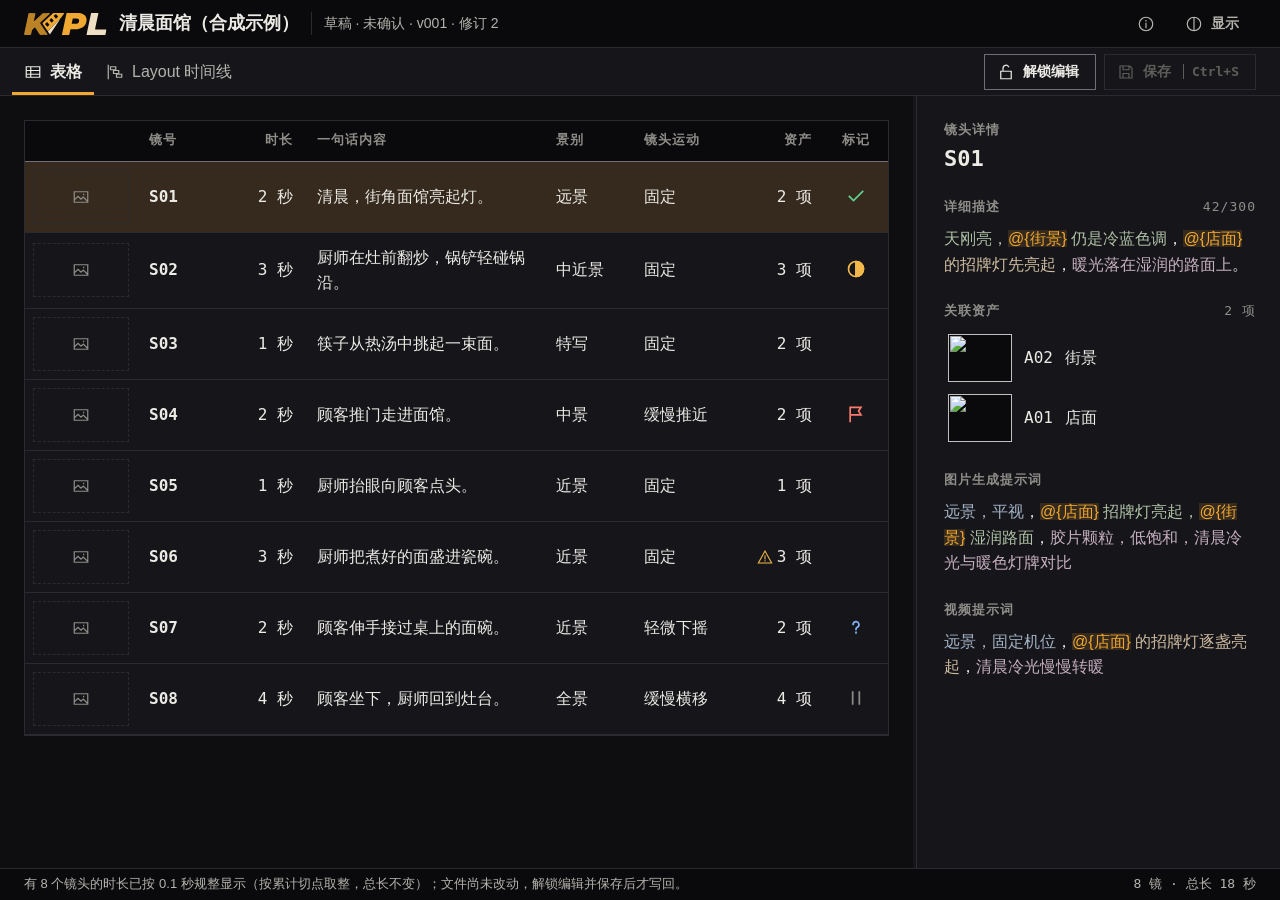
==== commit b2acf6cb: "Add KPL branding, thumbnail cache and 0.1s durations to the native editor Editor: KPL icon and vecto" ====
--- a/native-prototype/ui/index.html
+++ b/native-prototype/ui/index.html
@@ -32,14 +32,25 @@
   <symbol id="i-zoom-in" viewBox="0 0 24 24"><path d="M10 3a7 7 0 1 0 0 14a7 7 0 1 0 0-14z M15 15l6 6 M7 10h6 M10 7v6"/></symbol>
   <symbol id="i-zoom-out" viewBox="0 0 24 24"><path d="M10 3a7 7 0 1 0 0 14a7 7 0 1 0 0-14z M15 15l6 6 M7 10h6"/></symbol>
   <symbol id="i-zoom-fit" viewBox="0 0 24 24"><path d="M3 5v14 M21 5v14 M7 12h10 M7 12l3-3 M7 12l3 3 M17 12l-3-3 M17 12l-3 3"/></symbol>
-</svg>
+<!--KPL_LOGO_START--><symbol id="i-logo" viewBox="75 169 874 233"><path class="logo-k" fill-rule="evenodd" d="M132.0 170.0 L126.1 171.0 L124.0 172.6 L119.8 186.0 L116.4 205.0 L111.6 224.0 L104.6 260.0 L77.3 385.0 L75.4 396.0 L76.0 399.4 L79.0 400.6 L91.0 401.0 L132.0 401.0 L148.0 399.5 L149.3 398.0 L152.3 387.0 L158.8 356.0 L161.1 349.0 L185.0 326.0 L190.0 322.6 L192.0 323.0 L194.8 326.0 L233.8 386.0 L244.0 400.1 L249.0 401.2 L294.0 400.3 L309.0 400.9 L321.0 400.5 L324.0 399.1 L324.1 396.0 L322.0 392.0 L247.8 280.0 L246.2 275.0 L251.7 268.0 L343.7 182.0 L350.3 175.0 L351.0 172.0 L347.0 170.6 L337.0 169.8 L292.0 170.5 L280.0 169.7 L274.0 170.5 L185.0 252.4 L181.0 254.4 L179.9 253.0 L180.0 250.0 L195.8 179.0 L195.6 172.0 L191.0 170.3Z"/><path class="logo-a" fill-rule="evenodd" d="M386.0 170.0 L382.5 172.0 L368.0 185.4 L277.0 270.7 L271.4 277.0 L271.6 279.0 L276.5 287.0 L308.5 335.0 L324.0 357.9 L327.0 360.3 L330.2 359.0 L344.6 345.0 L441.8 246.0 L463.0 225.9 L470.0 217.7 L499.9 173.0 L500.0 171.0 L499.0 170.3 L495.0 169.8Z M528.0 169.8 L525.9 171.0 L524.8 174.0 L477.8 393.0 L477.4 399.0 L480.0 400.9 L549.0 401.2 L554.0 400.4 L555.4 398.0 L566.6 345.0 L568.0 341.9 L571.0 340.9 L638.0 340.3 L659.0 336.7 L680.9 329.0 L693.0 322.6 L702.0 316.4 L716.2 303.0 L726.3 288.0 L731.4 277.0 L735.0 265.0 L737.5 250.0 L737.6 236.0 L735.0 221.2 L731.2 211.0 L725.1 201.0 L718.0 193.0 L707.0 184.5 L696.0 178.8 L676.0 172.8 L655.0 170.1Z M410.0 181.9 L405.4 185.0 L393.5 196.0 L391.6 199.0 L391.3 202.0 L393.2 206.0 L409.0 224.0 L412.0 226.4 L415.0 226.9 L419.0 224.9 L432.9 212.0 L434.6 209.0 L434.7 206.0 L432.0 200.8 L417.0 183.7 L414.0 181.8Z M364.0 224.7 L360.0 227.2 L348.0 238.0 L345.8 241.0 L345.3 245.0 L347.2 249.0 L362.2 266.0 L366.0 268.8 L369.0 269.3 L373.5 267.0 L386.2 255.0 L388.2 252.0 L388.6 249.0 L386.9 245.0 L371.0 227.4 L368.0 225.0Z M594.0 226.9 L592.2 228.0 L591.4 230.0 L581.5 275.0 L580.8 281.0 L582.0 282.7 L621.0 283.2 L631.0 282.5 L642.0 279.0 L648.1 275.0 L651.9 271.0 L657.1 261.0 L659.1 249.0 L657.4 240.0 L655.0 235.8 L651.0 231.8 L645.0 228.7 L638.0 227.0Z M318.0 267.7 L315.0 269.2 L302.0 281.1 L299.7 284.0 L298.9 288.0 L300.7 292.0 L317.0 310.6 L320.0 312.6 L323.0 312.9 L326.9 311.0 L339.7 299.0 L342.4 295.0 L342.7 292.0 L340.7 288.0 L324.7 270.0 L321.8 268.0Z"/><path class="logo-c" fill-rule="evenodd" d="M788.0 169.8 L785.9 171.0 L784.8 174.0 L739.0 391.0 L737.9 400.0 L740.0 401.2 L745.0 401.3 L936.0 400.9 L938.0 398.0 L947.0 355.0 L948.8 345.0 L947.8 343.0 L832.0 342.6 L829.0 342.2 L827.9 341.0 L831.7 320.0 L862.7 174.0 L862.7 171.0 L859.0 169.7Z M458.0 232.0 L442.2 246.0 L328.5 361.0 L328.1 363.0 L329.7 367.0 L348.1 394.0 L350.0 394.5 L351.0 393.7 L360.0 380.7 L450.2 247.0 L457.1 236.0Z"/></symbol><!--KPL_LOGO_END--></svg>
 
 <div class="app" id="app">
   <header class="app-bar">
-    <svg class="icon" aria-hidden="true"><use href="#i-doc"/></svg>
+    <span class="brand"><svg class="brand-mark" role="img" aria-label="KPL"><use href="#i-logo"/></svg></span>
     <h1 class="app-title" id="doc-title"></h1>
     <p class="app-meta" id="doc-meta"></p>
     <div class="app-bar-end">
+      <button type="button" class="btn btn-quiet update-badge" id="update-badge" hidden><svg class="icon" aria-hidden="true"><use href="#i-spark"/></svg><span></span></button>
+      <button type="button" class="btn btn-quiet btn-icon" id="about-trigger" title="关于" aria-expanded="false" aria-controls="about-panel"><svg class="icon" aria-hidden="true"><use href="#i-info"/></svg><span class="visually-hidden">关于</span></button>
+      <section class="popover about-panel" id="about-panel" aria-labelledby="about-title" tabindex="-1" hidden>
+        <h2 class="label" id="about-title">关于</h2>
+        <p class="about-name">KPL 规格编辑器 <span class="mono" id="about-version">预览</span></p>
+        <dl class="keys">
+          <dt>作者</dt><dd>繁星之子卡萨蒂亚</dd>
+          <dt>仓库</dt><dd class="mono">github.com/AngleNaris/KPL</dd>
+        </dl>
+        <p>启动时会静默检查 GitHub 上是否有新版本，只提示，不会自动下载或安装。</p>
+      </section>
       <button type="button" class="btn btn-quiet" id="display-trigger" aria-expanded="false" aria-controls="display-panel">
         <svg class="icon" aria-hidden="true"><use href="#i-display"/></svg><span>显示</span>
       </button>
@@ -105,6 +116,7 @@
           <div class="transport-center">
             <span class="timecode mono" id="timecode"></span>
             <button type="button" class="btn" id="play-toggle" aria-keyshortcuts="Space"></button>
+            <span class="timecode mono" id="timecode-total"></span>
           </div>
           <div class="transport-end">
             <input class="cell-input mono" id="aspect-input" autocomplete="off" spellcheck="false" placeholder="宽:高" aria-label="自定义画幅" hidden>
@@ -145,6 +157,7 @@
 
   <footer class="status-bar">
     <p id="status" role="status" aria-live="polite"></p>
+    <p class="status-facts" id="thumb-progress" aria-live="off" hidden></p>
     <p class="status-facts" id="facts"></p>
   </footer>
 </div>
--- a/native-prototype/ui/tokens.css
+++ b/native-prototype/ui/tokens.css
@@ -31,7 +31,7 @@
   --aside-w: 360px;
   --hair: 1px;
   --indicator: 3px;
-  --panel-h: 280px;
+  --panel-h: 200px;   /* 时间线面板默认取最小高度，与 app.js 的 PANEL_MIN 一致 */
 
   /* 表面：大面积低饱和石墨灰阶 */
   --bg: light-dark(#EEEDEA, #0E0E10);
@@ -86,6 +86,10 @@
   --glint: light-dark(rgb(255 255 255 / 0.95), rgb(255 255 255 / 0.5));
   --glint-edge: light-dark(rgb(20 20 20 / 0.07), rgb(255 255 255 / 0.08));
   --glint-glow: light-dark(rgb(20 20 20 / 0.45), rgb(255 255 255 / 0.85));
+  /* 横版标识三层配色：无底色，随模式与主题色变化（深一档的主题色 / 主题色 / 暖白） */
+  --logo-1: color-mix(in srgb, var(--accent) 78%, black);
+  --logo-2: var(--accent);
+  --logo-3: color-mix(in srgb, var(--text) 82%, var(--accent));
 
   /* 主题色见文末；accent 同时用于文字、指示与实心填充，需对 surface 与 on-accent 均达标。 */
   --on-accent: light-dark(#FFFFFF, #0E0E10);
--- a/native-prototype/ui/app.css
+++ b/native-prototype/ui/app.css
@@ -245,7 +245,9 @@
 .transport { display: grid; grid-template-columns: minmax(0, 1fr) auto minmax(0, 1fr); align-items: center; gap: var(--space-4); }
 .monitor-caption { min-inline-size: 0; font-size: var(--fs-body); white-space: nowrap; overflow: hidden; text-overflow: ellipsis; }
 .monitor-caption .mono { font-weight: 600; }
-.transport-center { display: flex; align-items: center; gap: var(--space-3); }
+.transport-center { display: grid; grid-template-columns: 1fr auto 1fr; align-items: center; gap: var(--space-3); }
+#timecode { justify-self: end; }
+#timecode-total { justify-self: start; }
 .transport-end { display: flex; align-items: center; justify-content: flex-end; gap: var(--space-4); min-inline-size: 0; }
 .timecode { font-size: var(--fs-title); color: var(--accent); font-variant-numeric: tabular-nums; }
 #aspect-trigger { gap: var(--space-2); padding-inline: var(--space-2); }
@@ -347,6 +349,8 @@
 .clip:hover .clip-handle, .clip:focus-visible .clip-handle, .timeline.is-dragging .clip-handle { opacity: 1; }
 .clip.is-dragging { z-index: 2; cursor: grabbing; opacity: 0.85; box-shadow: 0 8px 24px var(--shadow); transition: none; }
 .timeline.is-dragging, .timeline.is-dragging * { cursor: grabbing; user-select: none; }
+/* 标尺与分隔条的按住拖动：期间整页不可选中文字 */
+html.is-scrubbing, html.is-scrubbing * { user-select: none; }
 .drop-mark, .playhead { position: absolute; inset-block: 0; inline-size: 2px; translate: -1px 0; pointer-events: none; z-index: 3; }
 .drop-mark { background: var(--accent); }
 .playhead { background: var(--text); }
@@ -380,6 +384,7 @@
 .block-title > span:first-child { flex: 1; }
 .block-title, .field > .label { font-size: var(--fs-label); letter-spacing: var(--tracking-label); color: var(--text-3); font-weight: 600; }
 .count { font: var(--fs-label) var(--font-mono); color: var(--text-3); }
+.count.is-over { color: var(--warning); }
 .field-empty { color: var(--text-3); }
 .hint { font-size: var(--fs-label); color: var(--text-3); }
 
@@ -565,3 +570,14 @@
 .keys { display: grid; grid-template-columns: max-content 1fr; gap: var(--space-1) var(--space-4); }
 .keys dt { color: var(--text); white-space: nowrap; }
 .keys kbd { padding: 0 var(--space-1); margin: 0; border: var(--hair) solid var(--line); font-weight: 400; }
+
+/* 品牌标识、关于弹层与新版本提示 */
+.brand { display: flex; align-items: center; flex: none; }
+.brand-mark { display: block; block-size: 22px; inline-size: 82.5px; }
+.logo-k { fill: var(--logo-1); }
+.logo-a { fill: var(--logo-2); }
+.logo-c { fill: var(--logo-3); }
+.about-panel { inline-size: 300px; gap: var(--space-3); font-size: var(--fs-small); color: var(--text-2); }
+.about-name { color: var(--text); font-weight: 600; }
+.update-badge { color: var(--accent); }
+.update-badge[hidden] { display: none; }
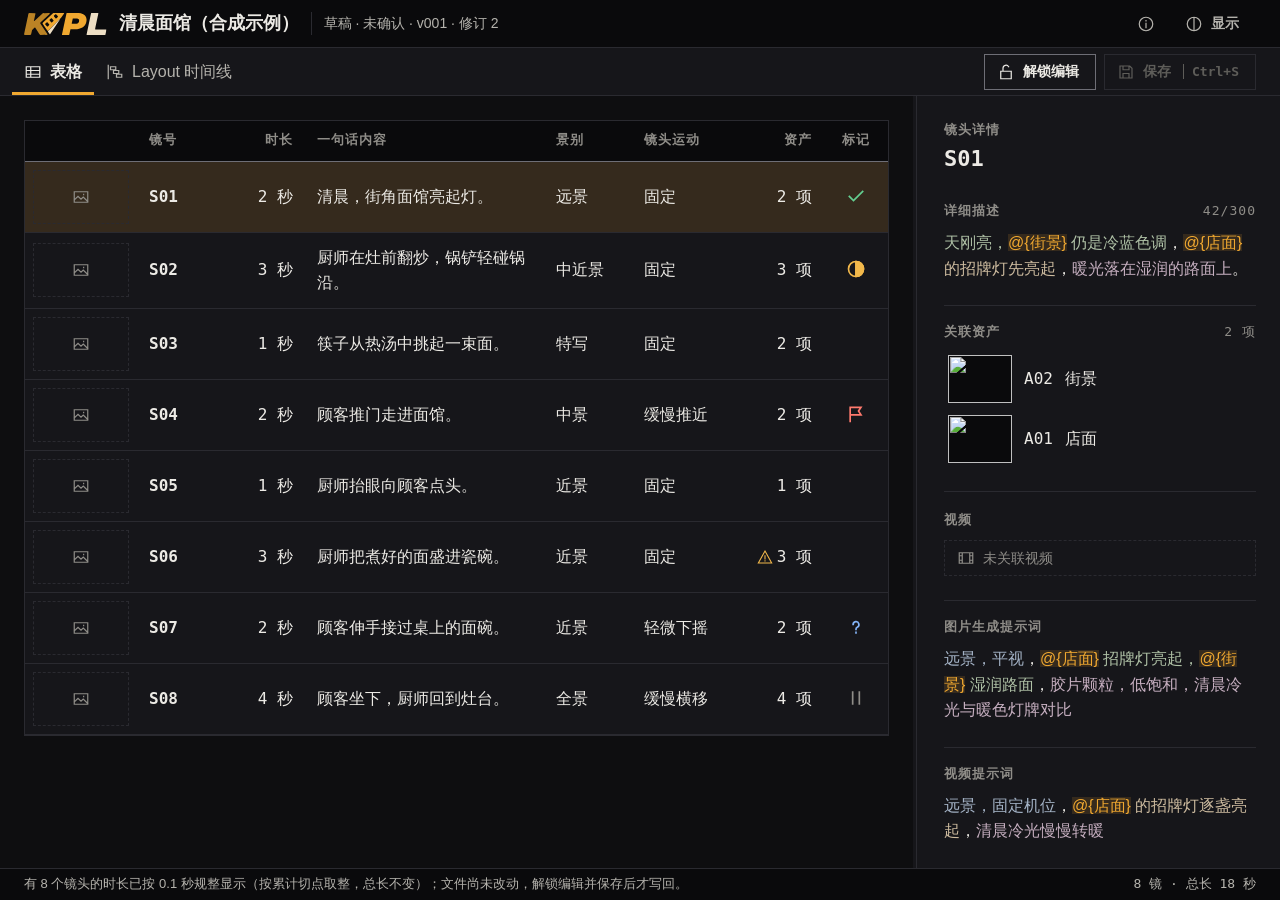
==== commit 7fd248f1: "Add media timeline with tracks, subtitles, markers and video versions to the native editor - Timelin" ====
--- a/native-prototype/ui/index.html
+++ b/native-prototype/ui/index.html
@@ -31,6 +31,19 @@
   <symbol id="i-help" viewBox="0 0 24 24"><path d="M12 3a9 9 0 1 0 0 18a9 9 0 1 0 0-18z M9.5 9.5a2.5 2.5 0 1 1 3.5 2.3c-.7.3-1 .8-1 1.5v.7 M12 16.5v.5"/></symbol>
   <symbol id="i-zoom-in" viewBox="0 0 24 24"><path d="M10 3a7 7 0 1 0 0 14a7 7 0 1 0 0-14z M15 15l6 6 M7 10h6 M10 7v6"/></symbol>
   <symbol id="i-zoom-out" viewBox="0 0 24 24"><path d="M10 3a7 7 0 1 0 0 14a7 7 0 1 0 0-14z M15 15l6 6 M7 10h6"/></symbol>
+  <symbol id="i-film" viewBox="0 0 24 24"><path d="M3 5h18v14H3z M7 5v14 M17 5v14 M3 9h4 M3 15h4 M17 9h4 M17 15h4"/></symbol>
+  <symbol id="i-volume" viewBox="0 0 24 24"><path d="M4 9h4l5-4v14l-5-4H4z M16.5 9a4 4 0 0 1 0 6 M19 6.5a7.5 7.5 0 0 1 0 11"/></symbol>
+  <symbol id="i-mute" viewBox="0 0 24 24"><path d="M4 9h4l5-4v14l-5-4H4z M16 9l6 6 M22 9l-6 6"/></symbol>
+  <symbol id="i-more" viewBox="0 0 24 24"><path d="M5 11.5v1 M12 11.5v1 M19 11.5v1" stroke-width="2.6"/></symbol>
+  <symbol id="i-eye" viewBox="0 0 24 24"><path d="M2 12s3.5-6 10-6 10 6 10 6-3.5 6-10 6S2 12 2 12z M12 9.5a2.5 2.5 0 1 0 0 5a2.5 2.5 0 1 0 0-5"/></symbol>
+  <symbol id="i-eye-off" viewBox="0 0 24 24"><path d="M2 12s3.5-6 10-6 10 6 10 6-3.5 6-10 6S2 12 2 12z M12 9.5a2.5 2.5 0 1 0 0 5a2.5 2.5 0 1 0 0-5 M4 4l16 16"/></symbol>
+  <symbol id="i-marker" viewBox="0 0 24 24"><path d="M6 21V4 M6 5h11l-2.5 4 2.5 4H6"/></symbol>
+  <symbol id="i-magnet" viewBox="0 0 24 24"><path d="M6 4v8a6 6 0 0 0 12 0V4 M6 4h4v8a2 2 0 0 0 4 0V4h4 M6 8h4 M14 8h4"/></symbol>
+  <symbol id="i-link" viewBox="0 0 24 24"><path d="M10 14a4 4 0 0 0 5.7 0l3-3a4 4 0 0 0-5.7-5.7l-1 1 M14 10a4 4 0 0 0-5.7 0l-3 3a4 4 0 0 0 5.7 5.7l1-1"/></symbol>
+  <symbol id="i-cut" viewBox="0 0 24 24"><path d="M6 9a3 3 0 1 0 0-6a3 3 0 1 0 0 6 M6 21a3 3 0 1 0 0-6a3 3 0 1 0 0 6 M8.5 7.5L20 19 M8.5 16.5L20 5"/></symbol>
+  <symbol id="i-trash" viewBox="0 0 24 24"><path d="M4 7h16 M9 7V4h6v3 M6 7l1 13h10l1-13"/></symbol>
+  <symbol id="i-plus" viewBox="0 0 24 24"><path d="M12 5v14 M5 12h14"/></symbol>
+  <symbol id="i-text" viewBox="0 0 24 24"><path d="M4 5h16 M12 5v14 M8 19h8"/></symbol>
   <symbol id="i-zoom-fit" viewBox="0 0 24 24"><path d="M3 5v14 M21 5v14 M7 12h10 M7 12l3-3 M7 12l3 3 M17 12l-3-3 M17 12l-3 3"/></symbol>
 <!--KPL_LOGO_START--><symbol id="i-logo" viewBox="75 169 874 233"><path class="logo-k" fill-rule="evenodd" d="M132.0 170.0 L126.1 171.0 L124.0 172.6 L119.8 186.0 L116.4 205.0 L111.6 224.0 L104.6 260.0 L77.3 385.0 L75.4 396.0 L76.0 399.4 L79.0 400.6 L91.0 401.0 L132.0 401.0 L148.0 399.5 L149.3 398.0 L152.3 387.0 L158.8 356.0 L161.1 349.0 L185.0 326.0 L190.0 322.6 L192.0 323.0 L194.8 326.0 L233.8 386.0 L244.0 400.1 L249.0 401.2 L294.0 400.3 L309.0 400.9 L321.0 400.5 L324.0 399.1 L324.1 396.0 L322.0 392.0 L247.8 280.0 L246.2 275.0 L251.7 268.0 L343.7 182.0 L350.3 175.0 L351.0 172.0 L347.0 170.6 L337.0 169.8 L292.0 170.5 L280.0 169.7 L274.0 170.5 L185.0 252.4 L181.0 254.4 L179.9 253.0 L180.0 250.0 L195.8 179.0 L195.6 172.0 L191.0 170.3Z"/><path class="logo-a" fill-rule="evenodd" d="M386.0 170.0 L382.5 172.0 L368.0 185.4 L277.0 270.7 L271.4 277.0 L271.6 279.0 L276.5 287.0 L308.5 335.0 L324.0 357.9 L327.0 360.3 L330.2 359.0 L344.6 345.0 L441.8 246.0 L463.0 225.9 L470.0 217.7 L499.9 173.0 L500.0 171.0 L499.0 170.3 L495.0 169.8Z M528.0 169.8 L525.9 171.0 L524.8 174.0 L477.8 393.0 L477.4 399.0 L480.0 400.9 L549.0 401.2 L554.0 400.4 L555.4 398.0 L566.6 345.0 L568.0 341.9 L571.0 340.9 L638.0 340.3 L659.0 336.7 L680.9 329.0 L693.0 322.6 L702.0 316.4 L716.2 303.0 L726.3 288.0 L731.4 277.0 L735.0 265.0 L737.5 250.0 L737.6 236.0 L735.0 221.2 L731.2 211.0 L725.1 201.0 L718.0 193.0 L707.0 184.5 L696.0 178.8 L676.0 172.8 L655.0 170.1Z M410.0 181.9 L405.4 185.0 L393.5 196.0 L391.6 199.0 L391.3 202.0 L393.2 206.0 L409.0 224.0 L412.0 226.4 L415.0 226.9 L419.0 224.9 L432.9 212.0 L434.6 209.0 L434.7 206.0 L432.0 200.8 L417.0 183.7 L414.0 181.8Z M364.0 224.7 L360.0 227.2 L348.0 238.0 L345.8 241.0 L345.3 245.0 L347.2 249.0 L362.2 266.0 L366.0 268.8 L369.0 269.3 L373.5 267.0 L386.2 255.0 L388.2 252.0 L388.6 249.0 L386.9 245.0 L371.0 227.4 L368.0 225.0Z M594.0 226.9 L592.2 228.0 L591.4 230.0 L581.5 275.0 L580.8 281.0 L582.0 282.7 L621.0 283.2 L631.0 282.5 L642.0 279.0 L648.1 275.0 L651.9 271.0 L657.1 261.0 L659.1 249.0 L657.4 240.0 L655.0 235.8 L651.0 231.8 L645.0 228.7 L638.0 227.0Z M318.0 267.7 L315.0 269.2 L302.0 281.1 L299.7 284.0 L298.9 288.0 L300.7 292.0 L317.0 310.6 L320.0 312.6 L323.0 312.9 L326.9 311.0 L339.7 299.0 L342.4 295.0 L342.7 292.0 L340.7 288.0 L324.7 270.0 L321.8 268.0Z"/><path class="logo-c" fill-rule="evenodd" d="M788.0 169.8 L785.9 171.0 L784.8 174.0 L739.0 391.0 L737.9 400.0 L740.0 401.2 L745.0 401.3 L936.0 400.9 L938.0 398.0 L947.0 355.0 L948.8 345.0 L947.8 343.0 L832.0 342.6 L829.0 342.2 L827.9 341.0 L831.7 320.0 L862.7 174.0 L862.7 171.0 L859.0 169.7Z M458.0 232.0 L442.2 246.0 L328.5 361.0 L328.1 363.0 L329.7 367.0 L348.1 394.0 L350.0 394.5 L351.0 393.7 L360.0 380.7 L450.2 247.0 L457.1 236.0Z"/></symbol><!--KPL_LOGO_END--></svg>
 
@@ -109,15 +122,14 @@
     <section class="view" id="view-timeline" role="tabpanel" aria-labelledby="tab-timeline" hidden>
       <section class="monitor" aria-label="节奏预览">
         <div class="monitor-stage" id="monitor-stage">
-          <div class="monitor-frame" id="monitor-frame"><canvas id="monitor-canvas" role="img" aria-label="当前镜头预览"></canvas></div>
+          <div class="monitor-frame" id="monitor-frame"><canvas id="monitor-canvas" role="img" aria-label="当前镜头预览"></canvas><div class="monitor-media" id="monitor-media"></div><p class="monitor-subtitle" id="monitor-subtitle" hidden></p></div>
         </div>
         <div class="transport">
           <p class="monitor-caption"><span class="mono" id="monitor-shot"></span> <span id="monitor-text"></span></p>
-          <div class="transport-center">
-            <span class="timecode mono" id="timecode"></span>
-            <button type="button" class="btn" id="play-toggle" aria-keyshortcuts="Space"></button>
-            <span class="timecode mono" id="timecode-total"></span>
-          </div>
+          <button type="button" class="btn transport-play" id="play-toggle" aria-keyshortcuts="Space">
+            <svg class="icon" aria-hidden="true"><use href="#i-play"/></svg><span id="play-label">播放</span>
+            <span class="play-time mono" aria-hidden="true"><span class="timecode" id="timecode"></span><span class="timecode-sep">/</span><span class="timecode" id="timecode-total"></span></span>
+          </button>
           <div class="transport-end">
             <input class="cell-input mono" id="aspect-input" autocomplete="off" spellcheck="false" placeholder="宽:高" aria-label="自定义画幅" hidden>
             <button type="button" class="btn btn-quiet" id="aspect-trigger" aria-haspopup="menu" aria-expanded="false">
@@ -130,18 +142,40 @@
       <section class="timeline-panel" aria-label="时间线">
         <div class="timeline-tools">
           <button type="button" class="btn btn-quiet btn-icon" id="help-trigger" title="说明与快捷键" aria-expanded="false" aria-controls="help-panel"><svg class="icon" aria-hidden="true"><use href="#i-help"/></svg><span class="visually-hidden">说明与快捷键</span></button>
+          <button type="button" class="btn btn-quiet btn-icon" id="track-add" title="添加轨道" aria-haspopup="menu" aria-expanded="false"><svg class="icon" aria-hidden="true"><use href="#i-plus"/></svg><span class="visually-hidden">添加轨道</span></button>
+          <button type="button" class="btn btn-quiet btn-icon tool-toggle" id="snap-toggle" title="吸附（S）" aria-keyshortcuts="S" aria-pressed="true"><svg class="icon" aria-hidden="true"><use href="#i-magnet"/></svg><span class="visually-hidden">吸附</span></button>
+          <button type="button" class="btn btn-quiet btn-icon tool-toggle" id="link-toggle" title="联动：镜头时长变化时，其他轨道的条目跟着平移" aria-pressed="true"><svg class="icon" aria-hidden="true"><use href="#i-link"/></svg><span class="visually-hidden">联动</span></button>
           <span class="tools-gap"></span>
           <button type="button" class="btn btn-quiet btn-icon" id="zoom-out" title="缩小（-）" aria-keyshortcuts="-"><svg class="icon" aria-hidden="true"><use href="#i-zoom-out"/></svg><span class="visually-hidden">缩小</span></button>
           <button type="button" class="btn btn-quiet btn-icon" id="zoom-fit" title="适配全部（\）" aria-keyshortcuts="\"><svg class="icon" aria-hidden="true"><use href="#i-zoom-fit"/></svg><span class="visually-hidden">适配全部</span></button>
           <button type="button" class="btn btn-quiet btn-icon" id="zoom-in" title="放大（=）" aria-keyshortcuts="="><svg class="icon" aria-hidden="true"><use href="#i-zoom-in"/></svg><span class="visually-hidden">放大</span></button>
         </div>
-        <div class="timeline-scroll" id="timeline-scroll">
-          <div class="timeline" id="timeline">
-            <div class="ruler" id="ruler"></div>
-            <div class="track" id="track" role="group" aria-label="镜头时间线"></div>
-            <div class="playhead" id="playhead" aria-hidden="true"></div>
-            <div class="drop-mark" id="drop-mark" aria-hidden="true" hidden></div>
+        <div class="timeline-frame" id="timeline-frame">
+          <div class="timeline-scroll" id="timeline-scroll">
+            <div class="timeline" id="timeline">
+              <div class="ruler-row">
+                <span class="ruler-gap" aria-hidden="true"></span>
+                <div class="ruler" id="ruler"></div>
+                <span class="marker-gap"><button type="button" class="btn btn-quiet btn-icon lane-mute" id="markers-lock" aria-pressed="false"><svg class="icon" aria-hidden="true"><use href="#i-unlock"/></svg><span class="visually-hidden">锁定标记</span></button><button type="button" class="btn btn-quiet btn-icon lane-mute" id="marker-add" title="在播放头添加标记（M）" aria-keyshortcuts="M"><svg class="icon" aria-hidden="true"><use href="#i-marker"/></svg><span class="visually-hidden">添加标记</span></button></span>
+                <div class="marker-band" id="marker-band" role="group" aria-label="标记"></div>
+                <span class="playhead-head" id="playhead-head" aria-hidden="true"></span>
+              </div>
+              <div class="lanes" id="lanes">
+                <div class="lane lane-main">
+                  <div class="lane-head">
+                    <span class="lane-name">V1</span>
+                  </div>
+                  <div class="lane-body"><div class="track" id="track" role="group" aria-label="镜头时间线"></div></div>
+                </div>
+              </div>
+              <div class="beyond" id="beyond" aria-hidden="true" hidden></div>
+              <div class="playhead" id="playhead" aria-hidden="true"></div>
+              <div class="drop-mark" id="drop-mark" aria-hidden="true" hidden></div>
+              <div class="snap-line" id="snap-line" aria-hidden="true" hidden></div>
+            </div>
           </div>
+          <div class="splitter splitter-v gutter-splitter" id="gutter-splitter" role="separator" aria-orientation="vertical" aria-label="调整轨道抬头宽度" tabindex="0"></div>
+          <div class="timeline-vnav" id="timeline-vnav" aria-hidden="true"><div class="timeline-vnav-thumb" id="timeline-vnav-thumb"></div></div>
         </div>
         <div class="timeline-nav" id="timeline-nav" aria-hidden="true"><div class="timeline-nav-thumb" id="timeline-nav-thumb"></div></div>
         <section class="pending-lane" id="pending-lane" hidden aria-labelledby="pending-title">
@@ -181,6 +215,7 @@
     <dt><kbd>空格</kbd></dt><dd>播放 / 暂停</dd>
     <dt>拖动标尺</dt><dd>定位播放头</dd>
     <dt>滚轮</dt><dd>横向滚动</dd>
+    <dt><kbd>Shift</kbd>+滚轮</dt><dd>纵向滚动</dd>
     <dt><kbd>Ctrl</kbd>/<kbd>Alt</kbd>+滚轮</dt><dd>以指针处缩放</dd>
     <dt><kbd>=</kbd> <kbd>-</kbd></dt><dd>放大 / 缩小</dd>
     <dt><kbd>\</kbd></dt><dd>适配全部</dd>
@@ -191,15 +226,22 @@
     <dt>拖右边缘</dt><dd>调整时长（0.1 秒吸附）</dd>
     <dt><kbd>Alt</kbd>+<kbd>←</kbd>/<kbd>→</kbd></dt><dd>与相邻片段交换顺序</dd>
     <dt><kbd>Shift</kbd>+<kbd>←</kbd>/<kbd>→</kbd></dt><dd>时长 ±0.1 秒</dd>
+    <dt>拖条目左右边缘</dt><dd>裁剪开头或结尾</dd>
+    <dt>拖镜头左边缘</dt><dd>移动与上一镜的切点；按住 <kbd>Alt</kbd> 只改本镜时长</dd>
+    <dt><kbd>S</kbd></dt><dd>开关吸附</dd>
+    <dt>右键</dt><dd>当前位置可用的操作</dd>
+    <dt><kbd>M</kbd></dt><dd>在播放头添加标记</dd>
+    <dt>在标记带上拖动</dt><dd>画出范围标记</dd>
+    <dt><kbd>Delete</kbd></dt><dd>删除选中的条目或标记</dd>
   </dl>
 </section>
 <div class="peek" id="asset-peek" role="tooltip" hidden>
-  <div class="peek-frame"><img id="peek-img" alt=""></div>
+  <div class="peek-frame"><img id="peek-img" alt=""><video id="peek-video" muted playsinline preload="auto" hidden></video></div>
   <p class="peek-name"><span class="mono" id="peek-id"></span><span id="peek-label"></span></p>
 </div>
 
 <!--KPL_DATA_START--><script type="application/json" id="kpl-authoritative-data">
-{"schema": "kpl-user-spec-v2", "document_id": "synthetic-noodle-shop", "version": "v001", "status": "draft", "confirmation": "unconfirmed", "revision": 2, "title": "清晨面馆（合成示例）", "summary": "一家面馆迎接第一位顾客。", "global_settings": "画幅 16:9，1920×1080，24 fps；仅用于效果图。",
+{"schema": "kpl-user-spec-v3", "document_id": "synthetic-noodle-shop", "version": "v001", "status": "draft", "confirmation": "unconfirmed", "revision": 2, "title": "清晨面馆（合成示例）", "summary": "一家面馆迎接第一位顾客。", "global_settings": "画幅 16:9，1920×1080，24 fps；仅用于效果图。",
   "layout_aspect": "16:9",
  "assets":[
   {"id": "A01", "name": "店面", "path": "../05_参考资产/01_店面_idA01_v001_draft.png"},
@@ -223,7 +265,20 @@
   {"id": "S06", "number": "S06", "duration_seconds": "3.0", "thumbnail": "../05_参考资产/12_参考画面_idS06_v001_draft.png", "content": "厨师把煮好的面盛进瓷碗。", "shot_scale": "近景", "camera_motion": "固定", "description": "{动态:@{厨师} 把煮好的 @{面条} 盛进 @{瓷碗}}，身上系着 @{围裙}。", "prompt": "{镜头:近景}，{动态:@{厨师} 将 @{面条} 盛入 @{瓷碗}}，{风格:侧窗晨光}", "video_prompt": "{镜头:近景}，{动态:@{厨师} 将 @{面条} 盛入 @{瓷碗}，热气升起}", "mark": "", "layout_camera": null},
   {"id": "S07", "number": "S07", "duration_seconds": "2.0", "thumbnail": "../05_参考资产/12_参考画面_idS07_v001_draft.png", "content": "顾客伸手接过桌上的面碗。", "shot_scale": "近景", "camera_motion": "轻微下摇", "description": "{动态:@{顾客} 伸手接过桌上的 @{瓷碗}}。", "prompt": "{镜头:近景，轻微下摇}，{动态:@{顾客} 接过 @{瓷碗}}", "video_prompt": "{镜头:近景，轻微下摇}，{动态:@{顾客} 双手接过 @{瓷碗}}", "mark": "question", "layout_camera": {"type": "linear", "start_crop": [0.1, 0, 0.9, 0.8], "end_crop": [0.1, 0.2, 0.9, 1]}},
   {"id": "S08", "number": "S08", "duration_seconds": "4.0", "thumbnail": "../05_参考资产/12_参考画面_idS08_v001_draft.png", "content": "顾客坐下，厨师回到灶台。", "shot_scale": "全景", "camera_motion": "缓慢横移", "description": "{动态:@{顾客} 坐下，@{厨师} 回到 @{灶台}}，{场景:@{店内场景} 全貌}。", "prompt": "{镜头:全景，缓慢横移}，{场景:@{店内场景}}，{动态:@{顾客} 坐下，@{厨师} 回到灶台}，{风格:胶片颗粒，低饱和}", "video_prompt": "{镜头:全景，缓慢横移}，{动态:@{顾客} 坐下，@{厨师} 回到灶台}，{风格:胶片颗粒}", "mark": "hold", "layout_camera": {"type": "linear", "start_crop": [0, 0.1, 0.8, 0.9], "end_crop": [0.2, 0.1, 1, 0.9]}}
- ]}
+ ],
+ "timeline": {"video": [{"id": "V1", "name": "", "muted": false, "hidden": false, "locked": false, "gain": 1, "clips": [
+  {"id": "c1", "shot_id": "S02", "source": "../07_预演交付/01_S02_视频_v001_draft.mp4", "in_us": 500000, "out_us": 4000000, "audio": true, "takes": [
+    {"id": "t1", "source": "../07_预演交付/03_S06_视频_v001_draft.mp4", "in_us": 0, "out_us": 3000000, "audio": true}]},
+  {"id": "c2", "shot_id": "S04", "source": "../07_预演交付/02_S04_视频_v001_draft.mp4", "in_us": 0, "out_us": 1500000, "audio": true, "takes": []},
+  {"id": "c3", "shot_id": "S06", "source": "../07_预演交付/03_S06_视频_v001_draft.mp4", "in_us": 0, "out_us": 3000000, "audio": false, "takes": []}]}],
+  "audio": [], "subtitles": [
+   {"id": "S1", "name": "", "language": "zh", "hidden": false, "locked": false, "cues": [
+    {"id": "q1", "start_us": 1000000, "end_us": 4000000, "text": "长风卷起了漫天狂沙", "words": [
+     {"start_us": 1000000, "end_us": 1600000, "text": "长风"},
+     {"start_us": 1600000, "end_us": 2600000, "text": "卷起了"},
+     {"start_us": 2600000, "end_us": 4000000, "text": "漫天狂沙"}]},
+    {"id": "q2", "start_us": 6500000, "end_us": 9000000, "text": "一碗热汤落进清晨", "words": []}]}],
+  "markers": [], "markers_locked": false}}
 </script><!--KPL_DATA_END-->
 <!--KPL_SCRIPT_START--><script src="app.js"></script><!--KPL_SCRIPT_END-->
 </body>
--- a/native-prototype/ui/app.css
+++ b/native-prototype/ui/app.css
@@ -7,7 +7,11 @@
   color: var(--text);
   font: var(--fs-body)/var(--lh-body) var(--font-sans);
   -webkit-font-smoothing: antialiased;
-}
+  /* 界面文字不参与选中：拖时间线、点按钮时不会糊出一片蓝。输入区与描述正文单独放开 */
+  -webkit-user-select: none;
+  user-select: none;
+}
+input, textarea, .rich { -webkit-user-select: text; user-select: text; }
 h1, h2, h3, p, dl, dd, fieldset { margin: 0; }
 fieldset { border: 0; padding: 0; min-inline-size: 0; }
 button, input, textarea { font: inherit; color: inherit; }
@@ -228,7 +232,15 @@
 .peek.peek-large { inline-size: var(--peek-large-w); }
 .peek.peek-large .peek-frame img { max-block-size: 360px; }
 .peek-frame { background: var(--sunken); }
-.peek-frame img { display: block; inline-size: 100%; max-block-size: 210px; object-fit: contain; }
+/* 详情栏里字幕与标记的文字：只读与编辑共用同一个输入框，随内容增高 */
+.detail-text {
+  display: block; inline-size: 100%; min-block-size: calc(3em * var(--lh-body)); padding: 0;
+  font-size: var(--fs-body); line-height: var(--lh-body); field-sizing: content; resize: none;
+}
+.detail-note { margin-block-start: var(--space-2); font-size: var(--fs-small); color: var(--text-3); }
+.peek-frame img, .peek-frame video { display: block; inline-size: 100%; max-block-size: 210px; object-fit: contain; }
+.peek.peek-large .peek-frame video { max-block-size: 360px; aspect-ratio: 16 / 9; background: #000; }
+.peek-frame video[hidden] { display: none; }
 .peek-name { display: flex; gap: var(--space-2); margin-block-start: var(--space-2); font-size: var(--fs-small); font-weight: 600; }
 
 /* 时间线视图：上方监视器、可拖动的分隔条、下方时间线面板；视图本身不滚动 */
@@ -240,16 +252,32 @@
 /* 节奏预览监视器：画面按画幅等比放入可用区域并居中，下方一行是简述、时码与播放 */
 .monitor { display: grid; grid-template-rows: minmax(0, 1fr) auto; gap: var(--space-3); min-block-size: 0; padding: var(--space-4) var(--space-5) var(--space-3); }
 .monitor-stage { display: flex; align-items: center; justify-content: center; min-block-size: 0; min-inline-size: 0; }
-.monitor-frame { flex: none; background: #000; color: #CFCDC7; }
+.monitor-frame { position: relative; flex: none; background: #000; color: #CFCDC7; }
 .monitor-frame canvas { display: block; inline-size: 100%; block-size: 100%; }
+/* 视频叠在画布上，按画幅等比放入；同一时刻只显示一个 */
+.monitor-media { position: absolute; inset: 0; pointer-events: none; }
+/* 字幕叠加：贴着画面底部，两条描边保证在亮暗画面上都读得清；不拦截指针 */
+.monitor-subtitle {
+  position: absolute; inset-inline: 4%; inset-block-end: 6%; margin: 0; pointer-events: none;
+  text-align: center; text-wrap: balance;
+  font: 500 clamp(13px, 2.2%, 22px) / 1.45 var(--font-ui); color: #fff;
+  text-shadow: 0 1px 2px rgba(0, 0, 0, 0.9), 0 0 8px rgba(0, 0, 0, 0.8);
+}
+.monitor-subtitle[hidden] { display: none; }
+.monitor-video { position: absolute; inset: 0; inline-size: 100%; block-size: 100%; object-fit: contain; background: #000; }
 .transport { display: grid; grid-template-columns: minmax(0, 1fr) auto minmax(0, 1fr); align-items: center; gap: var(--space-4); }
 .monitor-caption { min-inline-size: 0; font-size: var(--fs-body); white-space: nowrap; overflow: hidden; text-overflow: ellipsis; }
 .monitor-caption .mono { font-weight: 600; }
-.transport-center { display: grid; grid-template-columns: 1fr auto 1fr; align-items: center; gap: var(--space-3); }
-#timecode { justify-self: end; }
-#timecode-total { justify-self: start; }
+/* 播放按钮：左边图标与文字，右边用竖线隔开当前时间 / 总长，像硬件面板上的读数 */
+.play-time {
+  display: inline-flex; align-items: baseline; gap: var(--space-1);
+  padding-inline-start: var(--space-3); margin-inline-start: var(--space-1);
+  border-inline-start: var(--hair) solid var(--line);
+}
+.timecode-sep { color: var(--text-3); font-size: var(--fs-small); }
+.btn:disabled .timecode { color: inherit; }
 .transport-end { display: flex; align-items: center; justify-content: flex-end; gap: var(--space-4); min-inline-size: 0; }
-.timecode { font-size: var(--fs-title); color: var(--accent); font-variant-numeric: tabular-nums; }
+.timecode { font-size: var(--fs-body); color: var(--accent); font-variant-numeric: tabular-nums; }
 #aspect-trigger { gap: var(--space-2); padding-inline: var(--space-2); }
 .aspect-label { color: var(--text-3); font-weight: 400; }
 #aspect-trigger[aria-disabled="true"] { cursor: default; }
@@ -285,10 +313,56 @@
 .tools-gap { flex: 1; }
 .btn-icon { padding-inline: var(--space-2); }
 
-/* 横向滚动只在时间线内部，原生滚动条隐藏，由下方导航条代替 */
-.timeline-scroll { overflow-x: auto; overflow-y: hidden; min-block-size: 0; scrollbar-width: none; }
+/* 滚动只在时间线内部，原生滚动条隐藏，由下方与右侧的导航条代替 */
+/* --gutter：左侧轨道抬头宽度，可拖动右缘调整（偏好 gutterW）；标尺、泳道与分隔条共用 */
+.timeline-frame { position: relative; --gutter: 136px; display: grid; grid-template-columns: minmax(0, 1fr) 8px; gap: var(--space-2); min-block-size: 0; }
+.timeline-scroll { overflow-x: auto; overflow-y: auto; min-block-size: 0; scrollbar-width: none; }
 .timeline-scroll::-webkit-scrollbar { display: none; }
-.timeline { position: relative; block-size: 100%; display: grid; grid-template-rows: 28px minmax(0, 1fr); }
+/* 左侧是轨道抬头（横向滚动时吸附在左边），右侧是泳道；两者共用一个 --gutter 宽度 */
+.timeline { position: relative; min-block-size: 100%; display: grid; grid-template-rows: auto 1fr; }
+/* 标尺行纵向滚动时吸顶，盖住轨道抬头与播放头竖线；播放头的三角头画在这一行里，所以始终可见 */
+.ruler-row {
+  position: sticky; inset-block-start: 0; z-index: 6; display: grid; grid-template-columns: var(--gutter) minmax(0, 1fr);
+  grid-template-rows: 28px 22px; background: var(--surface);
+}
+/* 标记带：点标记是一条竖线加文字，范围标记是一段色条；用户写的用强调色，Agent 写的用冷灰蓝区分 */
+.marker-gap {
+  position: sticky; inset-inline-start: 0; z-index: 5; display: flex; align-items: center; justify-content: flex-end;
+  padding-inline: var(--space-2); background: var(--surface);
+  box-shadow: var(--hair) 0 0 var(--line); border-block-end: var(--hair) solid var(--line);
+}
+.marker-band { position: relative; border-block-end: var(--hair) solid var(--line); }
+.timeline.is-editing .marker-band { cursor: crosshair; }
+.marker {
+  --marker: var(--accent);
+  position: absolute; inset-block: 3px; display: flex; align-items: center; min-inline-size: 6px; max-inline-size: 200px;
+  padding-inline: var(--space-1); overflow: hidden; white-space: nowrap; cursor: pointer;
+  font: var(--fs-label) var(--font-ui); color: var(--text);
+  border-inline-start: 2px solid var(--marker); background: color-mix(in srgb, var(--marker) 12%, transparent);
+}
+.marker.is-agent { --marker: var(--seg-camera); }
+/* 点标记：竖线顶端一个实色小旗，没写说明时也看得见 */
+.marker:not(.is-range)::before {
+  content: ""; position: absolute; inset-block-start: 0; inset-inline-start: 0; inline-size: 6px; block-size: 8px;
+  background: var(--marker); clip-path: polygon(0 0, 100% 0, 100% 60%, 0 100%);
+}
+.marker:not(.is-range) { padding-inline-start: 8px; min-inline-size: 10px; }
+.marker.is-range { max-inline-size: none; background: color-mix(in srgb, var(--marker) 28%, transparent); }
+.marker.is-selected { box-shadow: inset 0 0 0 1px var(--marker); background: color-mix(in srgb, var(--marker) 40%, transparent); }
+.marker-text { overflow: hidden; text-overflow: ellipsis; }
+.marker-handle { position: absolute; inset-block: 0; inset-inline-end: 0; inline-size: 6px; cursor: ew-resize; }
+.ruler-gap { position: sticky; inset-inline-start: 0; z-index: 5; background: var(--surface); border-block-end: var(--hair) solid var(--line); }
+.lanes { display: flex; flex-direction: column; min-block-size: 0; }
+.lane { display: grid; grid-template-columns: var(--gutter) minmax(0, 1fr); min-block-size: 44px; }
+.lane + .lane { border-block-start: var(--hair) solid var(--surface); }
+.lane-head {
+  position: sticky; inset-inline-start: 0; z-index: 4; display: flex; align-items: center; gap: var(--space-1);
+  padding-inline: var(--space-2); background: var(--surface); box-shadow: var(--hair) 0 0 var(--line);
+}
+.lane-name { flex: 1; min-inline-size: 0; font: var(--fs-label) var(--font-mono); color: var(--text-2); overflow: hidden; text-overflow: ellipsis; white-space: nowrap; }
+.lane-name.is-off { opacity: 0.5; }
+.lane-body { position: relative; min-inline-size: 0; background: var(--sunken); }
+.lane-main { min-block-size: 56px; }
 .ruler {
   position: relative; cursor: col-resize; touch-action: none; border-block-end: var(--hair) solid var(--line);
   /* 细分刻度：--minor 为相邻细刻度的像素距离 */
@@ -306,7 +380,31 @@
 }
 .tick.first span { translate: 0 0; }
 .tick.last span, .tick.last::after { translate: -100% 0; }
-.track { position: relative; min-block-size: 0; background: var(--sunken); margin-block-start: var(--space-2); }
+.track { position: relative; block-size: 100%; min-block-size: 0; }
+.lane-body > .track { position: relative; }
+
+/* 自由轨片段与字幕条目：位置与长度由文档里的时间决定，排布时写 left/width */
+.media-clip, .cue {
+  position: absolute; inset-block: 4px; overflow: hidden; border-radius: 2px;
+  display: flex; align-items: center; padding-inline: var(--space-2);
+  font: var(--fs-label) var(--font-mono); white-space: nowrap;
+}
+.media-clip { background: color-mix(in srgb, var(--accent) 28%, var(--raised)); color: var(--text); border-inline-start: 2px solid var(--accent); }
+.media-clip-name, .cue-text { position: relative; overflow: hidden; text-overflow: ellipsis; }
+.cue { background: color-mix(in srgb, var(--text) 12%, var(--raised)); color: var(--text); border-inline-start: 2px solid var(--line); }
+.media-clip[aria-pressed="true"], .cue[aria-pressed="true"] { box-shadow: inset 0 0 0 2px var(--accent); }
+.timeline.is-editing .media-clip, .timeline.is-editing .cue { cursor: grab; touch-action: none; }
+.media-clip.is-dragging, .cue.is-dragging { z-index: 2; cursor: grabbing; opacity: 0.85; transition: none; }
+/* 右缘手柄：按住裁尾。只在编辑时出现，悬停或选中才显形 */
+.media-clip-handle {
+  position: absolute; inset-block: 0; inset-inline-end: 0; inline-size: 8px; cursor: ew-resize; z-index: 1;
+  background: color-mix(in srgb, var(--text) 30%, transparent); opacity: 0;
+  transition: opacity var(--dur-fast) var(--ease);
+}
+.media-clip:hover .media-clip-handle, .cue:hover .media-clip-handle,
+.media-clip[aria-pressed="true"] .media-clip-handle, .cue[aria-pressed="true"] .media-clip-handle { opacity: 1; }
+.lane-mute { flex: none; inline-size: 20px; block-size: 20px; padding: 0; }
+.lane-mute .icon { inline-size: 14px; block-size: 14px; }
 
 /* 片段：参考画面沿片段横向平铺成胶片条，顶部一行镜号、时长与标记 */
 .clip {
@@ -334,15 +432,22 @@
 .clip .mark .icon { inline-size: 16px; block-size: 16px; }
 .clip[aria-pressed="true"] { box-shadow: inset 0 0 0 2px var(--accent); }
 .clip[aria-pressed="true"] .clip-label { background: var(--accent); color: var(--on-accent); }
-.clip[aria-pressed="true"] .clip-dur, .clip[aria-pressed="true"] .mark { color: var(--on-accent); }
-/* 预览播放到的片段：标签底部一条细线，不改尺寸 */
-.clip.is-current .clip-label { box-shadow: inset 0 -2px 0 currentColor; }
+.clip[aria-pressed="true"] .clip-dur, .clip[aria-pressed="true"] .mark, .clip[aria-pressed="true"] .clip-take { color: var(--on-accent); }
+/* 主轨视频覆盖条：实色为视频占用部分，斜纹为视频短于镜头留下的空缺；素材不可用时为警告色 */
+.clip-video {
+  position: absolute; inset-inline: 0; inset-block-end: 0; block-size: 5px;
+  background: repeating-linear-gradient(-45deg, var(--line) 0 2px, transparent 2px 5px);
+}
+.clip-video i { position: absolute; inset-block: 0; inset-inline-start: 0; inline-size: var(--used); background: var(--accent); }
+.clip-video.is-missing, .clip-video.is-missing i { background: var(--warning); }
 
 /* 时间线编辑：拖片段调整顺序，拖右边缘调整时长 */
 .timeline.is-editing .track .clip { cursor: grab; touch-action: none; }
 .pending-list .clip { touch-action: none; }
+/* 左右两个手柄：.is-start 在左边缘 */
+.media-clip-handle.is-start, .clip-handle.is-start, .marker-handle.is-start { inset-inline: 0 auto; }
 .clip-handle {
-  position: absolute; inset-block: 0; inset-inline-end: 0; inline-size: 8px; cursor: ew-resize;
+  position: absolute; inset-block: 0; inset-inline-end: 0; inline-size: 8px; cursor: ew-resize; z-index: 1;
   background: color-mix(in srgb, var(--text) 30%, transparent); opacity: 0;
   transition: opacity var(--dur-fast) var(--ease);
 }
@@ -351,19 +456,58 @@
 .timeline.is-dragging, .timeline.is-dragging * { cursor: grabbing; user-select: none; }
 /* 标尺与分隔条的按住拖动：期间整页不可选中文字 */
 html.is-scrubbing, html.is-scrubbing * { user-select: none; }
+/* 镜头计划之外、被自由轨素材撑出来的部分：浅斜纹底与左侧分界线，表示这段不属于分镜表格 */
+.beyond {
+  position: absolute; inset-block: 50px 0; pointer-events: none; z-index: 1;
+  background: repeating-linear-gradient(135deg, var(--rule) 0 1px, transparent 1px 6px);
+  border-inline-start: var(--hair) dashed var(--line);
+}
+.beyond[hidden] { display: none; }
 .drop-mark, .playhead { position: absolute; inset-block: 0; inline-size: 2px; translate: -1px 0; pointer-events: none; z-index: 3; }
 .drop-mark { background: var(--accent); }
+/* 吸附线：拖动时贴上的那个时间点 */
+.snap-line { position: absolute; inset-block: 0; inline-size: 0; pointer-events: none; z-index: 3; border-inline-start: 1px dashed var(--accent); }
+.snap-line[hidden] { display: none; }
+.tool-toggle[aria-pressed="true"] { color: var(--accent); }
+.tool-toggle[aria-pressed="true"]:hover { color: var(--accent); }
+/* 锁定的行：条目变淡、不能拖动；开关与选中照常 */
+/* 锁定斜纹画在条目下面，锁定与解锁时淡入淡出 */
+.lane-body::before {
+  content: ""; position: absolute; inset: 0; pointer-events: none; opacity: 0;
+  background-image: repeating-linear-gradient(135deg, var(--rule) 0 1px, transparent 1px 8px);
+  transition: opacity var(--dur-fast) var(--ease);
+}
+.lane.is-locked .lane-body::before { opacity: 1; }
+.lane.is-locked .media-clip, .lane.is-locked .cue, .lane.is-locked .clip, .marker-band.is-locked .marker { opacity: 0.6; cursor: default; }
+.lane-lock[aria-pressed="true"], #markers-lock[aria-pressed="true"] { color: var(--accent); }
+.menu-item kbd { margin-inline-start: auto; padding-inline-start: var(--space-4); border: 0; color: var(--text-3); font-weight: 400; }
 .playhead { background: var(--text); }
-.playhead::before {
+.playhead-head {
+  position: absolute; inset-block: 0; inline-size: 2px; translate: -1px 0; pointer-events: none; background: var(--text);
+}
+.playhead-head::before {
   content: ""; position: absolute; inset-block-start: 0; inset-inline-start: -5px;
   inline-size: 12px; block-size: 12px; background: var(--text);
   clip-path: polygon(0 0, 100% 0, 100% 60%, 50% 100%, 0 60%);
 }
+.playhead-head[hidden] { display: none; }
 
 /* 导航条：替代原生滚动条，拖动滑块或点击空白处平移 */
-.timeline-nav { position: relative; block-size: 8px; margin-block-start: var(--space-2); background: var(--sunken); cursor: pointer; touch-action: none; }
+.timeline-nav { position: relative; block-size: 8px; margin-block-start: var(--space-2); margin-inline-end: calc(8px + var(--space-2)); background: var(--sunken); cursor: pointer; touch-action: none; }
 .timeline-nav-thumb { position: absolute; inset-block: 0; background: var(--line); opacity: 0.6; transition: opacity var(--dur-fast) var(--ease); }
 .timeline-nav:hover .timeline-nav-thumb, .timeline-nav.is-dragging .timeline-nav-thumb { opacity: 1; }
+.timeline-frame.is-flat { grid-template-columns: minmax(0, 1fr); }
+/* 抬头右缘的分隔条：抬头横向吸附在左边，所以分隔条不随滚动移动，直接定位在外层 */
+.gutter-splitter {
+  position: absolute; inset-block: 0; inset-inline-start: calc(var(--gutter) - 4px); z-index: 7;
+  background-color: transparent; background-size: 0 100%;
+}
+.gutter-splitter:hover, .gutter-splitter.is-dragging, .gutter-splitter:focus-visible { background-color: transparent; background-size: 3px 100%; }
+.timeline-frame.is-flat .timeline-vnav { display: none; }
+.timeline-frame.is-flat + .timeline-nav { margin-inline-end: 0; }
+.timeline-vnav { position: relative; background: var(--sunken); cursor: pointer; touch-action: none; }
+.timeline-vnav-thumb { position: absolute; inset-inline: 0; background: var(--line); opacity: 0.6; transition: opacity var(--dur-fast) var(--ease); }
+.timeline-vnav:hover .timeline-vnav-thumb, .timeline-vnav.is-dragging .timeline-vnav-thumb { opacity: 1; }
 
 /* 待定区：时间线下方一行 */
 .pending-lane { display: flex; align-items: center; gap: var(--space-3); min-inline-size: 0; margin-block-start: var(--space-3); }
@@ -380,6 +524,11 @@
 .detail-head { display: grid; gap: var(--space-1); }
 .detail-id { font: 600 var(--fs-heading) var(--font-mono); line-height: var(--lh-tight); }
 .block, .field { display: grid; gap: var(--space-2); align-content: start; }
+/* 详情栏各块之间用细线隔开，一眼能分出块边界；首块（镜头号抬头）不加 */
+.detail > .block + .block,
+.detail > .field + .block,
+.detail > .block + .field { border-block-start: var(--hair) solid var(--rule); padding-block-start: var(--space-4); }
+.detail-head { padding-block-end: var(--space-1); }
 .block-title { display: flex; align-items: baseline; gap: var(--space-2); }
 .block-title > span:first-child { flex: 1; }
 .block-title, .field > .label { font-size: var(--fs-label); letter-spacing: var(--tracking-label); color: var(--text-3); font-weight: 600; }
@@ -463,6 +612,58 @@
 .asset-name { overflow: hidden; text-overflow: ellipsis; white-space: nowrap; }
 .asset-issue { display: flex; align-items: center; gap: var(--space-2); padding: var(--space-1); font-size: var(--fs-small); color: var(--warning); }
 
+/* 镜头的视频：空状态是虚线按钮；有视频时一行缩略图、文件名与声音开关 */
+.block-video .block-title { align-items: center; min-block-size: 24px; }
+.video-more { block-size: 24px; margin-block: -4px; }
+.video-more[aria-disabled="true"] { visibility: hidden; }
+.video-empty {
+  display: flex; align-items: center; gap: var(--space-2); min-block-size: var(--control-h); padding-inline: var(--space-3);
+  border: var(--hair) dashed var(--line); background: transparent; color: var(--text-2); font-size: var(--fs-small); cursor: pointer;
+}
+.video-empty:hover { background: var(--hover); color: var(--text); }
+.video-empty[aria-disabled="true"] { border-color: var(--rule); color: var(--text-3); cursor: default; }
+.video-empty[aria-disabled="true"]:hover { background: transparent; }
+.video-file { display: flex; align-items: center; gap: var(--space-3); min-inline-size: 0; padding: var(--space-1); }
+/* 整行悬停：与资产卡片同样的底色反馈，同时弹出视频预览 */
+.video-file[data-peek-video]:hover { background: var(--hover); }
+/* 版本列表：每行左边是可点的缩略图与文件名，当前版本铺强调色淡底（只有一个版本时不强调） */
+.video-versions { display: grid; gap: var(--space-1); }
+.video-pick {
+  display: flex; align-items: center; gap: var(--space-3); flex: 1; min-inline-size: 0; padding: 0;
+  border: 0; background: transparent; color: inherit; font: inherit; text-align: start; cursor: pointer;
+}
+.video-pick[aria-disabled="true"] { cursor: default; }
+.video-name { flex: 1; min-inline-size: 0; overflow: hidden; text-overflow: ellipsis; white-space: nowrap; }
+.video-versions.is-multi .video-file.is-active { background: var(--accent-tint); }
+.video-versions.is-multi .video-file.is-active .video-name { font-weight: 600; }
+.video-remove { color: var(--text-3); opacity: 0; transition: opacity var(--dur-fast) var(--ease); }
+.video-file:hover .video-remove, .video-remove:focus-visible { opacity: 1; }
+.video-add {
+  display: flex; align-items: center; gap: var(--space-2); margin-block-start: var(--space-2); padding: var(--space-1) var(--space-2);
+  border: 0; background: transparent; color: var(--text-2); font-size: var(--fs-small); cursor: pointer;
+}
+.video-add:hover { color: var(--text); background: var(--hover); }
+.video-add .icon { inline-size: 14px; block-size: 14px; }
+/* 时间线镜头标签里的版本角标 */
+.clip-take { flex: none; padding-inline: var(--space-1); font: var(--fs-label) var(--font-mono); color: var(--text-2); border: var(--hair) solid currentColor; }
+.video-thumb-box {
+  flex: none; display: grid; place-items: center; inline-size: 56px; block-size: 42px;
+  background: var(--sunken); color: var(--text-3); overflow: hidden;
+}
+.video-thumb { inline-size: 100%; block-size: 100%; object-fit: cover; display: block; }
+.video-thumb-box .icon { inline-size: 18px; block-size: 18px; }
+.video-file .btn-icon { block-size: 28px; flex: none; }
+.video-file .btn-icon[aria-pressed="false"] { color: var(--text-3); }
+.video-file .btn-icon[aria-disabled="true"], .lane-mute[aria-disabled="true"] { cursor: default; color: var(--text-disabled); }
+.video-file .btn-icon[aria-disabled="true"]:hover, .lane-mute[aria-disabled="true"]:hover { background: transparent; }
+.video-file.is-missing { color: var(--warning); }
+.video-range { display: grid; grid-template-columns: minmax(0, 1fr) minmax(0, 1fr); gap: var(--space-4); }
+.video-field { display: flex; align-items: baseline; gap: var(--space-2); }
+.video-field .label { flex: none; }
+.video-field .cell-input { flex: 1; min-inline-size: 0; inline-size: auto; text-align: end; }
+.video-facts { display: flex; flex-wrap: wrap; gap: var(--space-1) var(--space-3); font-size: var(--fs-label); color: var(--text-2); }
+.video-facts .is-short { color: var(--warning); }
+
 .visually-hidden { position: absolute; inline-size: 1px; block-size: 1px; overflow: hidden; clip-path: inset(50%); white-space: nowrap; }
 
 /* ---------- 窄窗口：详情栏移到视图下方，工作区整体滚动 ---------- */
@@ -481,10 +682,17 @@
 }
 
 /* ---------- 交互动效：每个进入都有对称的退出；隐藏类元素的退出播放完才真正移除 ---------- */
-.btn, .tab, .clip, .choice, .menu-item, .asset-card, .mark-btn, .cell-input, .shot-table tbody tr, .tok-ref {
+.btn, .tab, .clip, .choice, .menu-item, .asset-card, .video-file, .mark-btn, .cell-input, .shot-table tbody tr, .tok-ref {
   transition: background-color var(--dur-fast) var(--ease), color var(--dur-fast) var(--ease),
     box-shadow var(--dur-fast) var(--ease), border-color var(--dur-fast) var(--ease), translate var(--dur-fast) var(--ease);
 }
+/* 泳道条目、标记与轨道：选中、锁定、静音等状态切换有过渡；新出现的淡入，删除的淡出 */
+.media-clip, .cue, .marker, .lane, .lane-name {
+  transition: opacity var(--dur-fast) var(--ease), background-color var(--dur-fast) var(--ease),
+    box-shadow var(--dur-fast) var(--ease), color var(--dur-fast) var(--ease);
+}
+@starting-style { .media-clip, .cue, .marker, .lane { opacity: 0; } }
+.media-clip.is-leaving, .cue.is-leaving, .marker.is-leaving { opacity: 0; pointer-events: none; }
 .btn:active:not(:disabled), .clip:active, .mark-btn:active, .asset-card:active, .menu-item:active { translate: 0 1px; }
 
 /* 弹层、菜单、素材预览：自触发元素一侧展开，再沿原路收回 */
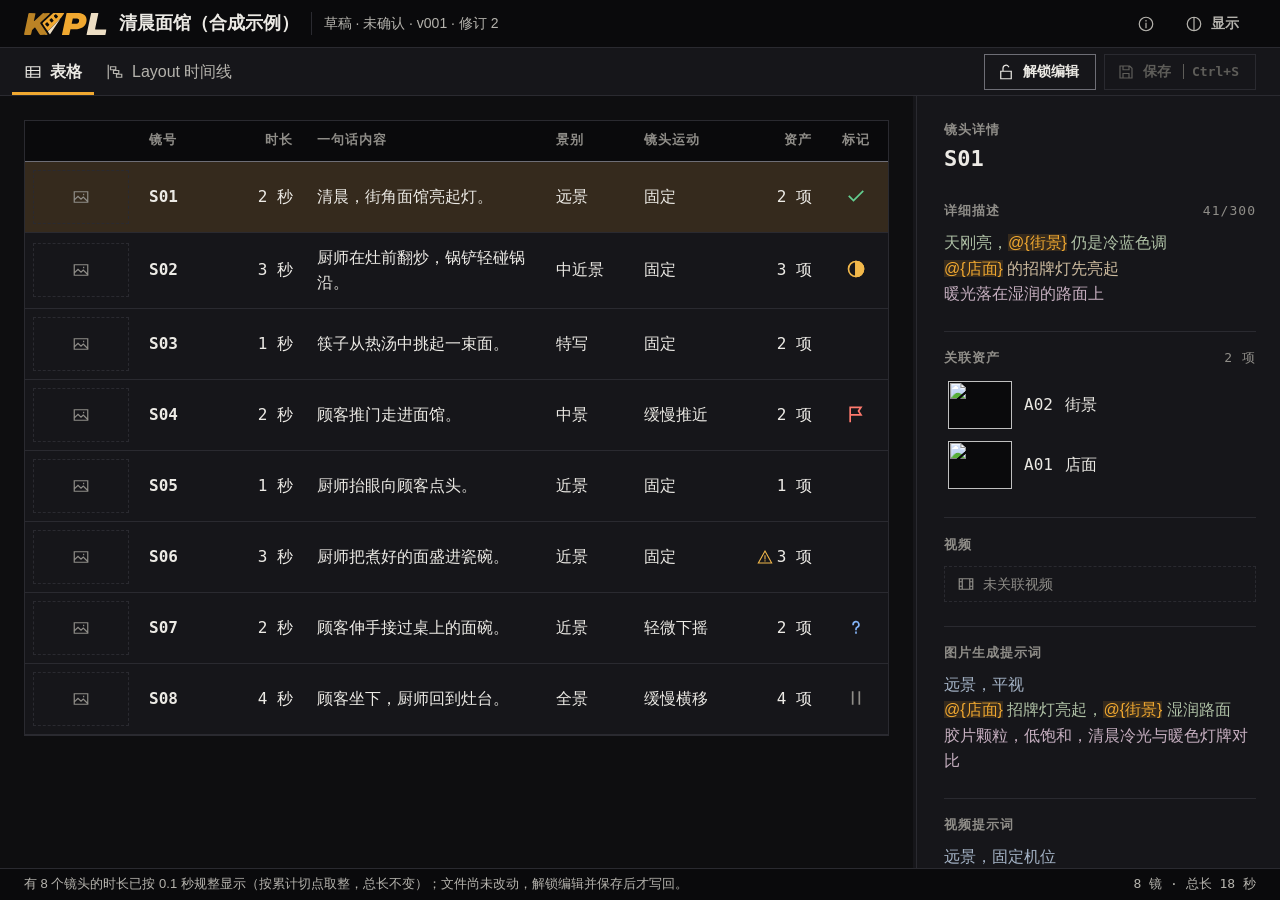
==== commit b088306a: "Enforce one-segment-per-line prompts and reload externally changed documents - Segments: add a fifth" ====
--- a/native-prototype/ui/index.html
+++ b/native-prototype/ui/index.html
@@ -206,6 +206,14 @@
     <button type="button" class="btn btn-primary" data-choice="save">保存</button>
   </div>
 </dialog>
+<dialog class="dialog" id="external-dialog" aria-labelledby="external-title" aria-describedby="external-text">
+  <h2 class="dialog-title" id="external-title">文件已在外部更新</h2>
+  <p id="external-text">你还有未保存的修改。</p>
+  <div class="dialog-actions">
+    <button type="button" class="btn" data-choice="keep">保留我的修改</button>
+    <button type="button" class="btn btn-primary" data-choice="load">载入新版本</button>
+  </div>
+</dialog>
 <div class="menu" id="popup-menu" role="menu" hidden></div>
 <section class="popover help-panel" id="help-panel" aria-labelledby="help-title" tabindex="-1" hidden>
   <h2 class="label" id="help-title">时间线说明</h2>
@@ -257,14 +265,14 @@
   {"id": "A11", "name": "店内场景", "path": "../05_参考资产/11_店内场景_idA11_v001_draft.png"}
  ],
  "shots":[
-  {"id": "S01", "number": "S01", "duration_seconds": "2.0", "thumbnail": "../05_参考资产/12_参考画面_idS01_v001_draft.png", "content": "清晨，街角面馆亮起灯。", "shot_scale": "远景", "camera_motion": "固定", "description": "{场景:天刚亮，@{街景} 仍是冷蓝色调}，{动态:@{店面} 的招牌灯先亮起}，{风格:暖光落在湿润的路面上}。", "prompt": "{镜头:远景，平视}，{场景:@{店面} 招牌灯亮起，@{街景} 湿润路面}，{风格:胶片颗粒，低饱和，清晨冷光与暖色灯牌对比}", "video_prompt": "{镜头:远景，固定机位}，{动态:@{店面} 的招牌灯逐盏亮起}，{风格:清晨冷光慢慢转暖}", "mark": "done", "layout_camera": null},
-  {"id": "S02", "number": "S02", "duration_seconds": "3.0", "thumbnail": "../05_参考资产/12_参考画面_idS02_v001_draft.png", "content": "厨师在灶前翻炒，锅铲轻碰锅沿。", "shot_scale": "中近景", "camera_motion": "固定", "description": "{动态:@{厨师} 站在 @{灶台} 前翻炒，@{锅具套件} 中的锅铲轻碰锅沿}，{场景:蒸汽在灯下升起}。", "prompt": "{镜头:中近景，略俯拍}，{动态:@{厨师} 在 @{灶台} 前翻炒，手持 @{锅具套件}}，{风格:顶光与蒸汽逆光}", "video_prompt": "{镜头:中近景，固定机位}，{动态:@{厨师} 连续翻炒两下，锅铲轻碰锅沿}，{场景:蒸汽上升}", "mark": "wip", "layout_camera": null},
-  {"id": "S03", "number": "S03", "duration_seconds": "1.0", "thumbnail": "../05_参考资产/12_参考画面_idS03_v001_draft.png", "content": "筷子从热汤中挑起一束面。", "shot_scale": "特写", "camera_motion": "固定", "description": "{动态:@{筷子} 从热汤中挑起一束 @{面条}，汤汁沿面条滴落}。", "prompt": "{镜头:特写}，{动态:@{筷子} 挑起 @{面条}，汤汁滴落}，{风格:浅景深，奶油质感高光}", "video_prompt": "{镜头:特写}，{动态:@{筷子} 缓慢挑起 @{面条}，汤汁滴回碗中}", "mark": "", "layout_camera": null},
-  {"id": "S04", "number": "S04", "duration_seconds": "2.0", "thumbnail": "../05_参考资产/12_参考画面_idS04_v001_draft.png", "content": "顾客推门走进面馆。", "shot_scale": "中景", "camera_motion": "缓慢推近", "description": "{动态:@{顾客} 推开 @{店门} 走进来}，{场景:门上的风铃轻晃}。", "prompt": "{镜头:中景，缓慢推近}，{动态:@{顾客} 推开 @{店门} 走进面馆}", "video_prompt": "{镜头:中景，缓慢推近}，{动态:@{顾客} 推门进入，风铃晃动}", "mark": "revise", "layout_camera": {"type": "linear", "start_crop": [0, 0, 1, 1], "end_crop": [0.15, 0.15, 0.85, 0.85]}},
-  {"id": "S05", "number": "S05", "duration_seconds": "1.0", "thumbnail": "", "content": "厨师抬眼向顾客点头。", "shot_scale": "近景", "camera_motion": "固定", "description": "{动态:@{厨师} 抬眼，向门口点头示意}。", "prompt": "{镜头:近景，平视}，{动态:@{厨师} 抬眼点头}", "video_prompt": "{镜头:近景}，{动态:@{厨师} 抬眼点头}", "mark": "", "layout_camera": null},
-  {"id": "S06", "number": "S06", "duration_seconds": "3.0", "thumbnail": "../05_参考资产/12_参考画面_idS06_v001_draft.png", "content": "厨师把煮好的面盛进瓷碗。", "shot_scale": "近景", "camera_motion": "固定", "description": "{动态:@{厨师} 把煮好的 @{面条} 盛进 @{瓷碗}}，身上系着 @{围裙}。", "prompt": "{镜头:近景}，{动态:@{厨师} 将 @{面条} 盛入 @{瓷碗}}，{风格:侧窗晨光}", "video_prompt": "{镜头:近景}，{动态:@{厨师} 将 @{面条} 盛入 @{瓷碗}，热气升起}", "mark": "", "layout_camera": null},
-  {"id": "S07", "number": "S07", "duration_seconds": "2.0", "thumbnail": "../05_参考资产/12_参考画面_idS07_v001_draft.png", "content": "顾客伸手接过桌上的面碗。", "shot_scale": "近景", "camera_motion": "轻微下摇", "description": "{动态:@{顾客} 伸手接过桌上的 @{瓷碗}}。", "prompt": "{镜头:近景，轻微下摇}，{动态:@{顾客} 接过 @{瓷碗}}", "video_prompt": "{镜头:近景，轻微下摇}，{动态:@{顾客} 双手接过 @{瓷碗}}", "mark": "question", "layout_camera": {"type": "linear", "start_crop": [0.1, 0, 0.9, 0.8], "end_crop": [0.1, 0.2, 0.9, 1]}},
-  {"id": "S08", "number": "S08", "duration_seconds": "4.0", "thumbnail": "../05_参考资产/12_参考画面_idS08_v001_draft.png", "content": "顾客坐下，厨师回到灶台。", "shot_scale": "全景", "camera_motion": "缓慢横移", "description": "{动态:@{顾客} 坐下，@{厨师} 回到 @{灶台}}，{场景:@{店内场景} 全貌}。", "prompt": "{镜头:全景，缓慢横移}，{场景:@{店内场景}}，{动态:@{顾客} 坐下，@{厨师} 回到灶台}，{风格:胶片颗粒，低饱和}", "video_prompt": "{镜头:全景，缓慢横移}，{动态:@{顾客} 坐下，@{厨师} 回到灶台}，{风格:胶片颗粒}", "mark": "hold", "layout_camera": {"type": "linear", "start_crop": [0, 0.1, 0.8, 0.9], "end_crop": [0.2, 0.1, 1, 0.9]}}
+  {"id": "S01", "number": "S01", "duration_seconds": "2.0", "thumbnail": "../05_参考资产/12_参考画面_idS01_v001_draft.png", "content": "清晨，街角面馆亮起灯。", "shot_scale": "远景", "camera_motion": "固定", "description": "{场景:天刚亮，@{街景} 仍是冷蓝色调}\n{动态:@{店面} 的招牌灯先亮起}\n{风格:暖光落在湿润的路面上}", "prompt": "{镜头:远景，平视}\n{场景:@{店面} 招牌灯亮起，@{街景} 湿润路面}\n{风格:胶片颗粒，低饱和，清晨冷光与暖色灯牌对比}", "video_prompt": "{镜头:远景，固定机位}\n{动态:@{店面} 的招牌灯逐盏亮起}\n{风格:清晨冷光慢慢转暖}", "mark": "done", "layout_camera": null},
+  {"id": "S02", "number": "S02", "duration_seconds": "3.0", "thumbnail": "../05_参考资产/12_参考画面_idS02_v001_draft.png", "content": "厨师在灶前翻炒，锅铲轻碰锅沿。", "shot_scale": "中近景", "camera_motion": "固定", "description": "{动态:@{厨师} 站在 @{灶台} 前翻炒，@{锅具套件} 中的锅铲轻碰锅沿}\n{场景:蒸汽在灯下升起}", "prompt": "{镜头:中近景，略俯拍}\n{动态:@{厨师} 在 @{灶台} 前翻炒，手持 @{锅具套件}}\n{风格:顶光与蒸汽逆光}\n{约束:画面内不出现文字或水印}", "video_prompt": "{镜头:中近景，固定机位}\n{动态:@{厨师} 连续翻炒两下，锅铲轻碰锅沿}\n{场景:蒸汽上升}", "mark": "wip", "layout_camera": null},
+  {"id": "S03", "number": "S03", "duration_seconds": "1.0", "thumbnail": "../05_参考资产/12_参考画面_idS03_v001_draft.png", "content": "筷子从热汤中挑起一束面。", "shot_scale": "特写", "camera_motion": "固定", "description": "{动态:@{筷子} 从热汤中挑起一束 @{面条}，汤汁沿面条滴落}", "prompt": "{镜头:特写}\n{动态:@{筷子} 挑起 @{面条}，汤汁滴落}\n{风格:浅景深，奶油质感高光}", "video_prompt": "{镜头:特写}\n{动态:@{筷子} 缓慢挑起 @{面条}，汤汁滴回碗中}", "mark": "", "layout_camera": null},
+  {"id": "S04", "number": "S04", "duration_seconds": "2.0", "thumbnail": "../05_参考资产/12_参考画面_idS04_v001_draft.png", "content": "顾客推门走进面馆。", "shot_scale": "中景", "camera_motion": "缓慢推近", "description": "{动态:@{顾客} 推开 @{店门} 走进来}\n{场景:门上的风铃轻晃}", "prompt": "{镜头:中景，缓慢推近}\n{动态:@{顾客} 推开 @{店门} 走进面馆}", "video_prompt": "{镜头:中景，缓慢推近}\n{动态:@{顾客} 推门进入，风铃晃动}", "mark": "revise", "layout_camera": {"type": "linear", "start_crop": [0, 0, 1, 1], "end_crop": [0.15, 0.15, 0.85, 0.85]}},
+  {"id": "S05", "number": "S05", "duration_seconds": "1.0", "thumbnail": "", "content": "厨师抬眼向顾客点头。", "shot_scale": "近景", "camera_motion": "固定", "description": "{动态:@{厨师} 抬眼，向门口点头示意}", "prompt": "{镜头:近景，平视}\n{动态:@{厨师} 抬眼点头}", "video_prompt": "{镜头:近景}\n{动态:@{厨师} 抬眼点头}", "mark": "", "layout_camera": null},
+  {"id": "S06", "number": "S06", "duration_seconds": "3.0", "thumbnail": "../05_参考资产/12_参考画面_idS06_v001_draft.png", "content": "厨师把煮好的面盛进瓷碗。", "shot_scale": "近景", "camera_motion": "固定", "description": "{动态:@{厨师} 把煮好的 @{面条} 盛进 @{瓷碗}}\n{场景:厨师身上系着 @{围裙}}", "prompt": "{镜头:近景}\n{动态:@{厨师} 将 @{面条} 盛入 @{瓷碗}}\n{风格:侧窗晨光}", "video_prompt": "{镜头:近景}\n{动态:@{厨师} 将 @{面条} 盛入 @{瓷碗}，热气升起}", "mark": "", "layout_camera": null},
+  {"id": "S07", "number": "S07", "duration_seconds": "2.0", "thumbnail": "../05_参考资产/12_参考画面_idS07_v001_draft.png", "content": "顾客伸手接过桌上的面碗。", "shot_scale": "近景", "camera_motion": "轻微下摇", "description": "{动态:@{顾客} 伸手接过桌上的 @{瓷碗}}", "prompt": "{镜头:近景，轻微下摇}\n{动态:@{顾客} 接过 @{瓷碗}}", "video_prompt": "{镜头:近景，轻微下摇}\n{动态:@{顾客} 双手接过 @{瓷碗}}", "mark": "question", "layout_camera": {"type": "linear", "start_crop": [0.1, 0, 0.9, 0.8], "end_crop": [0.1, 0.2, 0.9, 1]}},
+  {"id": "S08", "number": "S08", "duration_seconds": "4.0", "thumbnail": "../05_参考资产/12_参考画面_idS08_v001_draft.png", "content": "顾客坐下，厨师回到灶台。", "shot_scale": "全景", "camera_motion": "缓慢横移", "description": "{动态:@{顾客} 坐下，@{厨师} 回到 @{灶台}}\n{场景:@{店内场景} 全貌}", "prompt": "{镜头:全景，缓慢横移}\n{场景:@{店内场景}}\n{动态:@{顾客} 坐下，@{厨师} 回到灶台}\n{风格:胶片颗粒，低饱和}", "video_prompt": "{镜头:全景，缓慢横移}\n{动态:@{顾客} 坐下，@{厨师} 回到灶台}\n{风格:胶片颗粒}", "mark": "hold", "layout_camera": {"type": "linear", "start_crop": [0, 0.1, 0.8, 0.9], "end_crop": [0.2, 0.1, 1, 0.9]}}
  ],
  "timeline": {"video": [{"id": "V1", "name": "", "muted": false, "hidden": false, "locked": false, "gain": 1, "clips": [
   {"id": "c1", "shot_id": "S02", "source": "../07_预演交付/01_S02_视频_v001_draft.mp4", "in_us": 500000, "out_us": 4000000, "audio": true, "takes": [
--- a/native-prototype/ui/tokens.css
+++ b/native-prototype/ui/tokens.css
@@ -64,12 +64,13 @@
   --mark-question: var(--info);
   --mark-hold: var(--text-3);
 
-  /* 描述/提示词分段染色：镜头、风格（含光线色彩）、场景、动态。刻意低饱和，只有素材引用用强调色；
+  /* 描述/提示词分段染色：镜头、风格（含光线色彩）、场景、动态、约束（留空与排除）。刻意低饱和，只有素材引用用强调色；
      文字色对 surface 与 sunken 均 >= 4.5:1 */
   --seg-camera: light-dark(#455569, #A4B3C6);
   --seg-style: light-dark(#684D61, #C6AFC0);
   --seg-scene: light-dark(#4A5C44, #AFC1A6);
   --seg-action: light-dark(#66543A, #CDBB9F);
+  --seg-constraint: light-dark(#5A5A5A, #B4B4B4);
 
   /* 动效：所有进入都有对应的退出 */
   --dur-fast: 120ms;
--- a/native-prototype/ui/app.css
+++ b/native-prototype/ui/app.css
@@ -554,6 +554,7 @@
 .seg:hover { background: color-mix(in srgb, currentColor 14%, transparent); }
 .seg-camera { color: var(--seg-camera); } .seg-style { color: var(--seg-style); }
 .seg-scene { color: var(--seg-scene); } .seg-action { color: var(--seg-action); }
+.seg-constraint { color: var(--seg-constraint); }
 /* 右键菜单里的类别色块；“清除类别”只有边框 */
 .seg-swatch { inline-size: 12px; block-size: 12px; flex: none; background: currentColor; }
 .seg-swatch.is-none { background: transparent; box-shadow: inset 0 0 0 var(--hair) var(--line); }
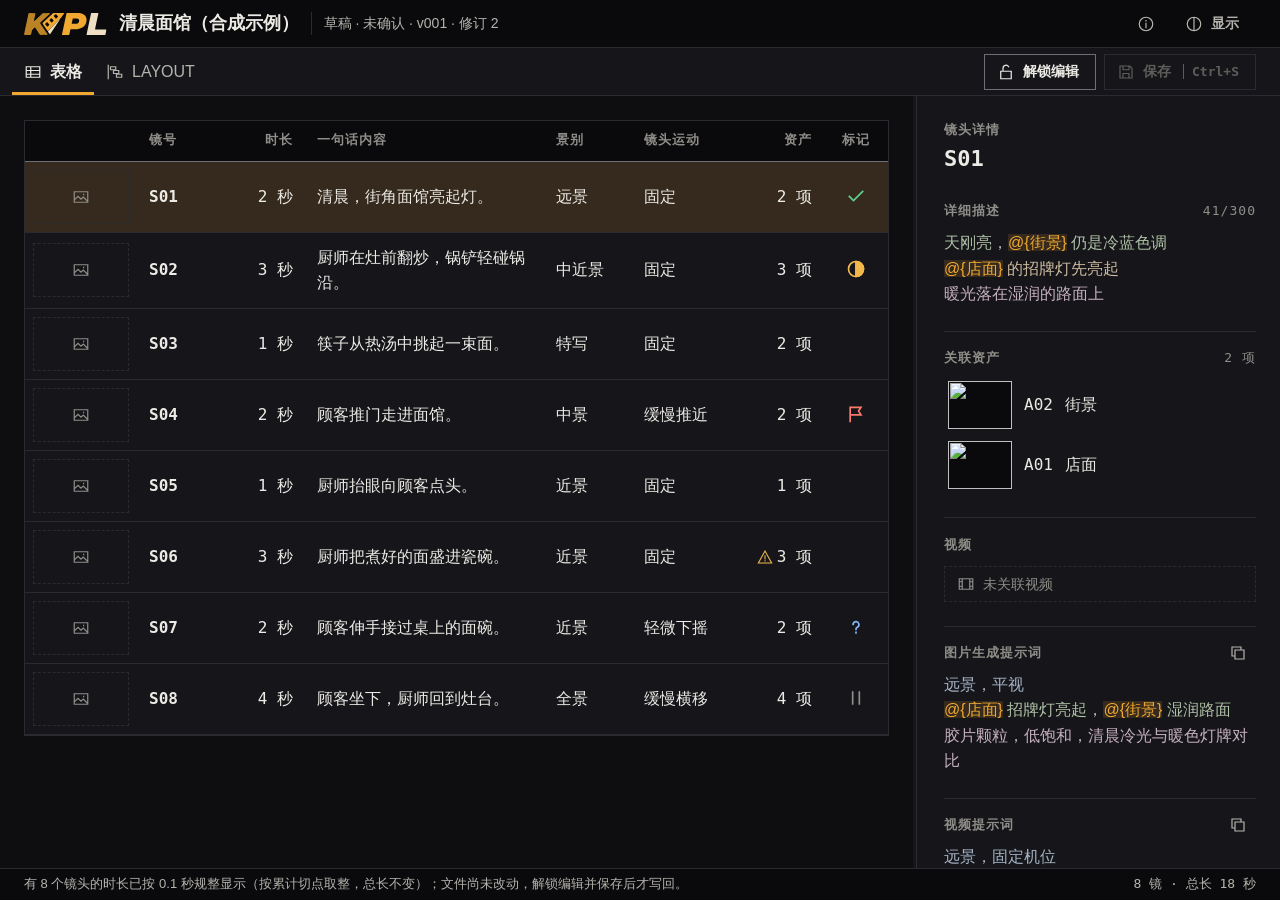
==== commit 20e5e2f1: "Add timed motion beats, AI change highlights, prompt copy and new accents - Video prompts: fixed {动态" ====
--- a/native-prototype/ui/index.html
+++ b/native-prototype/ui/index.html
@@ -41,6 +41,7 @@
   <symbol id="i-magnet" viewBox="0 0 24 24"><path d="M6 4v8a6 6 0 0 0 12 0V4 M6 4h4v8a2 2 0 0 0 4 0V4h4 M6 8h4 M14 8h4"/></symbol>
   <symbol id="i-link" viewBox="0 0 24 24"><path d="M10 14a4 4 0 0 0 5.7 0l3-3a4 4 0 0 0-5.7-5.7l-1 1 M14 10a4 4 0 0 0-5.7 0l-3 3a4 4 0 0 0 5.7 5.7l1-1"/></symbol>
   <symbol id="i-cut" viewBox="0 0 24 24"><path d="M6 9a3 3 0 1 0 0-6a3 3 0 1 0 0 6 M6 21a3 3 0 1 0 0-6a3 3 0 1 0 0 6 M8.5 7.5L20 19 M8.5 16.5L20 5"/></symbol>
+  <symbol id="i-copy" viewBox="0 0 24 24"><path d="M8 8h12v12H8z M16 8V4H4v12h4"/></symbol>
   <symbol id="i-trash" viewBox="0 0 24 24"><path d="M4 7h16 M9 7V4h6v3 M6 7l1 13h10l1-13"/></symbol>
   <symbol id="i-plus" viewBox="0 0 24 24"><path d="M12 5v14 M5 12h14"/></symbol>
   <symbol id="i-text" viewBox="0 0 24 24"><path d="M4 5h16 M12 5v14 M8 19h8"/></symbol>
@@ -80,6 +81,8 @@
           <label class="choice"><input type="radio" name="accent" value="red"><i class="swatch" data-swatch="red"></i><span>录制红</span></label>
           <label class="choice"><input type="radio" name="accent" value="teal"><i class="swatch" data-swatch="teal"></i><span>示波青</span></label>
           <label class="choice"><input type="radio" name="accent" value="blue"><i class="swatch" data-swatch="blue"></i><span>冷光蓝</span></label>
+          <label class="choice"><input type="radio" name="accent" value="purple"><i class="swatch" data-swatch="purple"></i><span>霓虹紫</span></label>
+          <label class="choice"><input type="radio" name="accent" value="green"><i class="swatch" data-swatch="green"></i><span>磷光绿</span></label>
         </fieldset>
       </div>
     </div>
@@ -91,7 +94,7 @@
         <svg class="icon" aria-hidden="true"><use href="#i-table"/></svg><span>表格</span>
       </button>
       <button type="button" role="tab" class="tab" id="tab-timeline" aria-controls="view-timeline" aria-selected="false" tabindex="-1">
-        <svg class="icon" aria-hidden="true"><use href="#i-timeline"/></svg><span>Layout 时间线</span>
+        <svg class="icon" aria-hidden="true"><use href="#i-timeline"/></svg><span>LAYOUT</span>
       </button>
     </div>
     <div class="toolbar-end">
@@ -215,6 +218,10 @@
   </div>
 </dialog>
 <div class="menu" id="popup-menu" role="menu" hidden></div>
+<div class="beat-pop" id="beat-pop" role="dialog" aria-label="动态时段" hidden>
+  <label class="beat-field"><span class="label">开始</span><input class="cell-input mono" id="beat-from" type="number" step="0.1" min="0" inputmode="decimal"></label>
+  <label class="beat-field"><span class="label">结束</span><input class="cell-input mono" id="beat-to" type="number" step="0.1" min="0.1" inputmode="decimal"></label>
+</div>
 <section class="popover help-panel" id="help-panel" aria-labelledby="help-title" tabindex="-1" hidden>
   <h2 class="label" id="help-title">时间线说明</h2>
   <p>节奏预演：按真实时长播放静态图，只有二维裁切运镜与硬切，不是成片。</p>
@@ -266,7 +273,7 @@
  ],
  "shots":[
   {"id": "S01", "number": "S01", "duration_seconds": "2.0", "thumbnail": "../05_参考资产/12_参考画面_idS01_v001_draft.png", "content": "清晨，街角面馆亮起灯。", "shot_scale": "远景", "camera_motion": "固定", "description": "{场景:天刚亮，@{街景} 仍是冷蓝色调}\n{动态:@{店面} 的招牌灯先亮起}\n{风格:暖光落在湿润的路面上}", "prompt": "{镜头:远景，平视}\n{场景:@{店面} 招牌灯亮起，@{街景} 湿润路面}\n{风格:胶片颗粒，低饱和，清晨冷光与暖色灯牌对比}", "video_prompt": "{镜头:远景，固定机位}\n{动态:@{店面} 的招牌灯逐盏亮起}\n{风格:清晨冷光慢慢转暖}", "mark": "done", "layout_camera": null},
-  {"id": "S02", "number": "S02", "duration_seconds": "3.0", "thumbnail": "../05_参考资产/12_参考画面_idS02_v001_draft.png", "content": "厨师在灶前翻炒，锅铲轻碰锅沿。", "shot_scale": "中近景", "camera_motion": "固定", "description": "{动态:@{厨师} 站在 @{灶台} 前翻炒，@{锅具套件} 中的锅铲轻碰锅沿}\n{场景:蒸汽在灯下升起}", "prompt": "{镜头:中近景，略俯拍}\n{动态:@{厨师} 在 @{灶台} 前翻炒，手持 @{锅具套件}}\n{风格:顶光与蒸汽逆光}\n{约束:画面内不出现文字或水印}", "video_prompt": "{镜头:中近景，固定机位}\n{动态:@{厨师} 连续翻炒两下，锅铲轻碰锅沿}\n{场景:蒸汽上升}", "mark": "wip", "layout_camera": null},
+  {"id": "S02", "number": "S02", "duration_seconds": "3.0", "thumbnail": "../05_参考资产/12_参考画面_idS02_v001_draft.png", "content": "厨师在灶前翻炒，锅铲轻碰锅沿。", "shot_scale": "中近景", "camera_motion": "固定", "description": "{动态:@{厨师} 站在 @{灶台} 前翻炒，@{锅具套件} 中的锅铲轻碰锅沿}\n{场景:蒸汽在灯下升起}", "prompt": "{镜头:中近景，略俯拍}\n{动态:@{厨师} 在 @{灶台} 前翻炒，手持 @{锅具套件}}\n{风格:顶光与蒸汽逆光}\n{约束:画面内不出现文字或水印}", "video_prompt": "{镜头:中近景，固定机位}\n{动态:0-1.5秒：@{厨师} 连续翻炒两下}\n{动态:1.5-3秒：锅铲轻碰锅沿，蒸汽上升}\n{约束:画面内不出现文字或水印}", "mark": "wip", "layout_camera": null},
   {"id": "S03", "number": "S03", "duration_seconds": "1.0", "thumbnail": "../05_参考资产/12_参考画面_idS03_v001_draft.png", "content": "筷子从热汤中挑起一束面。", "shot_scale": "特写", "camera_motion": "固定", "description": "{动态:@{筷子} 从热汤中挑起一束 @{面条}，汤汁沿面条滴落}", "prompt": "{镜头:特写}\n{动态:@{筷子} 挑起 @{面条}，汤汁滴落}\n{风格:浅景深，奶油质感高光}", "video_prompt": "{镜头:特写}\n{动态:@{筷子} 缓慢挑起 @{面条}，汤汁滴回碗中}", "mark": "", "layout_camera": null},
   {"id": "S04", "number": "S04", "duration_seconds": "2.0", "thumbnail": "../05_参考资产/12_参考画面_idS04_v001_draft.png", "content": "顾客推门走进面馆。", "shot_scale": "中景", "camera_motion": "缓慢推近", "description": "{动态:@{顾客} 推开 @{店门} 走进来}\n{场景:门上的风铃轻晃}", "prompt": "{镜头:中景，缓慢推近}\n{动态:@{顾客} 推开 @{店门} 走进面馆}", "video_prompt": "{镜头:中景，缓慢推近}\n{动态:@{顾客} 推门进入，风铃晃动}", "mark": "revise", "layout_camera": {"type": "linear", "start_crop": [0, 0, 1, 1], "end_crop": [0.15, 0.15, 0.85, 0.85]}},
   {"id": "S05", "number": "S05", "duration_seconds": "1.0", "thumbnail": "", "content": "厨师抬眼向顾客点头。", "shot_scale": "近景", "camera_motion": "固定", "description": "{动态:@{厨师} 抬眼，向门口点头示意}", "prompt": "{镜头:近景，平视}\n{动态:@{厨师} 抬眼点头}", "video_prompt": "{镜头:近景}\n{动态:@{厨师} 抬眼点头}", "mark": "", "layout_camera": null},
--- a/native-prototype/ui/tokens.css
+++ b/native-prototype/ui/tokens.css
@@ -1,6 +1,6 @@
 /* KPL 编辑器设计令牌：组件只读取这里的名字。
    模式由 <html data-mode> 决定（system | light | dark），颜色用 light-dark() 并列浅色/深色取值；
-   主题色由 <html data-accent> 决定（amber | red | teal | blue）。几何一律直角。 */
+   主题色由 <html data-accent> 决定（amber | red | teal | blue | purple | green）。几何一律直角。 */
 
 :root {
   color-scheme: dark;
@@ -116,3 +116,9 @@
 :root[data-accent="blue"], [data-swatch="blue"] {
   --accent: light-dark(#1D5BBF, #79AEFF);
 }
+:root[data-accent="purple"], [data-swatch="purple"] {
+  --accent: light-dark(#6E3FC4, #B39BFF);
+}
+:root[data-accent="green"], [data-swatch="green"] {
+  --accent: light-dark(#33701A, #86D45E);
+}
--- a/native-prototype/ui/app.css
+++ b/native-prototype/ui/app.css
@@ -534,6 +534,7 @@
 .block-title, .field > .label { font-size: var(--fs-label); letter-spacing: var(--tracking-label); color: var(--text-3); font-weight: 600; }
 .count { font: var(--fs-label) var(--font-mono); color: var(--text-3); }
 .count.is-over { color: var(--warning); }
+.block-copy { block-size: 24px; margin-block: -4px; align-self: center; }
 .field-empty { color: var(--text-3); }
 .hint { font-size: var(--fs-label); color: var(--text-3); }
 
@@ -555,6 +556,34 @@
 .seg-camera { color: var(--seg-camera); } .seg-style { color: var(--seg-style); }
 .seg-scene { color: var(--seg-scene); } .seg-action { color: var(--seg-action); }
 .seg-constraint { color: var(--seg-constraint); }
+/* 视频提示词的动态时段：时间显示成不可编辑的时段块（标签由 CSS 画出，不进光标与选区），
+   下方细条标出这一段在镜头里的位置；解锁后点击修改 */
+.beat {
+  display: inline-flex; flex-direction: column; gap: 2px; vertical-align: 0.1em;
+  margin-inline-end: var(--space-2); padding: 1px var(--space-1) 2px;
+  background: color-mix(in srgb, currentColor 10%, transparent);
+  min-inline-size: 7.5ch; text-align: center;
+  font: 600 var(--fs-label)/1.3 var(--font-mono); font-variant-numeric: tabular-nums; user-select: none;
+  transition: background-color var(--dur-fast) var(--ease), color var(--dur-fast) var(--ease);
+}
+.beat::before { content: attr(data-label); white-space: nowrap; }
+.beat::after {
+  content: ""; block-size: 2px;
+  background: linear-gradient(to right, color-mix(in srgb, currentColor 22%, transparent) var(--from),
+    currentColor var(--from) var(--to), color-mix(in srgb, currentColor 22%, transparent) var(--to));
+}
+.rich[contenteditable] .beat { cursor: pointer; }
+.rich[contenteditable] .beat:hover { background: color-mix(in srgb, currentColor 22%, transparent); }
+.beat.is-warn { color: var(--warning); }
+.beat-pop {
+  position: fixed; z-index: 20; display: flex; gap: var(--space-3); padding: var(--space-3);
+  background: var(--surface); border: var(--hair) solid var(--line); box-shadow: 0 12px 32px var(--shadow);
+}
+.beat-field { display: grid; gap: var(--space-1); }
+.beat-field input { inline-size: 8ch; padding-block: var(--space-1); border-block-end: var(--hair) solid var(--line); }
+.beat-field input:focus-visible { outline: none; border-color: var(--accent); }
+.beat-field input:disabled { color: var(--text-3); }
+.beat-field input::-webkit-inner-spin-button, .beat-field input::-webkit-outer-spin-button { -webkit-appearance: none; margin: 0; }
 /* 右键菜单里的类别色块；“清除类别”只有边框 */
 .seg-swatch { inline-size: 12px; block-size: 12px; flex: none; background: currentColor; }
 .seg-swatch.is-none { background: transparent; box-shadow: inset 0 0 0 var(--hair) var(--line); }
@@ -694,17 +723,36 @@
 }
 @starting-style { .media-clip, .cue, .marker, .lane { opacity: 0; } }
 .media-clip.is-leaving, .cue.is-leaving, .marker.is-leaving { opacity: 0; pointer-events: none; }
+
+/* 外部（Agent）修改载入后：新建或改动的地方闪一下强调色；删除的留一个警告色残影后淡出（表格行加删除线）。
+   用内阴影铺色，不改布局，也不覆盖元素自己的背景；表格行铺在单元格上 */
+@keyframes fx-fresh {
+  0%, 30% { box-shadow: inset 0 0 0 2px var(--accent), inset 0 0 0 100vmax color-mix(in srgb, var(--accent) 20%, transparent); }
+  100% { box-shadow: inset 0 0 0 2px transparent, inset 0 0 0 100vmax transparent; }
+}
+@keyframes fx-fresh-fill {
+  0%, 30% { box-shadow: inset 0 0 0 100vmax color-mix(in srgb, var(--accent) 20%, transparent); }
+  100% { box-shadow: inset 0 0 0 100vmax transparent; }
+}
+@keyframes fx-gone {
+  0%, 35% { opacity: 1; box-shadow: inset 0 0 0 100vmax color-mix(in srgb, var(--danger) 22%, transparent); }
+  100% { opacity: 0; box-shadow: inset 0 0 0 100vmax color-mix(in srgb, var(--danger) 22%, transparent); }
+}
+.is-fresh:not(tr) { animation: fx-fresh 1800ms var(--ease); }
+tr.is-fresh > td { animation: fx-fresh-fill 1800ms var(--ease); }
+.is-gone:not(tr), tr.is-gone > td { animation: fx-gone 1400ms var(--ease) forwards; pointer-events: none; }
+tr.is-gone > td { text-decoration: line-through; }
 .btn:active:not(:disabled), .clip:active, .mark-btn:active, .asset-card:active, .menu-item:active { translate: 0 1px; }
 
 /* 弹层、菜单、素材预览：自触发元素一侧展开，再沿原路收回 */
-.popover, .menu, .peek {
+.popover, .menu, .peek, .beat-pop {
   transition: opacity var(--dur) var(--ease), translate var(--dur) var(--ease), display var(--dur) allow-discrete;
 }
-.popover[hidden], .menu[hidden], .peek[hidden] { opacity: 0; translate: 0 -6px; }
-.menu[data-side="above"][hidden], .peek[data-side="above"][hidden] { translate: 0 6px; }
+.popover[hidden], .menu[hidden], .peek[hidden], .beat-pop[hidden] { opacity: 0; translate: 0 -6px; }
+.menu[data-side="above"][hidden], .peek[data-side="above"][hidden], .beat-pop[data-side="above"][hidden] { translate: 0 6px; }
 @starting-style {
-  .popover:not([hidden]), .menu:not([hidden]), .peek:not([hidden]) { opacity: 0; translate: 0 -6px; }
-  .menu[data-side="above"]:not([hidden]), .peek[data-side="above"]:not([hidden]) { translate: 0 6px; }
+  .popover:not([hidden]), .menu:not([hidden]), .peek:not([hidden]), .beat-pop:not([hidden]) { opacity: 0; translate: 0 -6px; }
+  .menu[data-side="above"]:not([hidden]), .peek[data-side="above"]:not([hidden]), .beat-pop[data-side="above"]:not([hidden]) { translate: 0 6px; }
 }
 
 /* 视图切换：两个视图叠在同一格内交叉淡入淡出 */
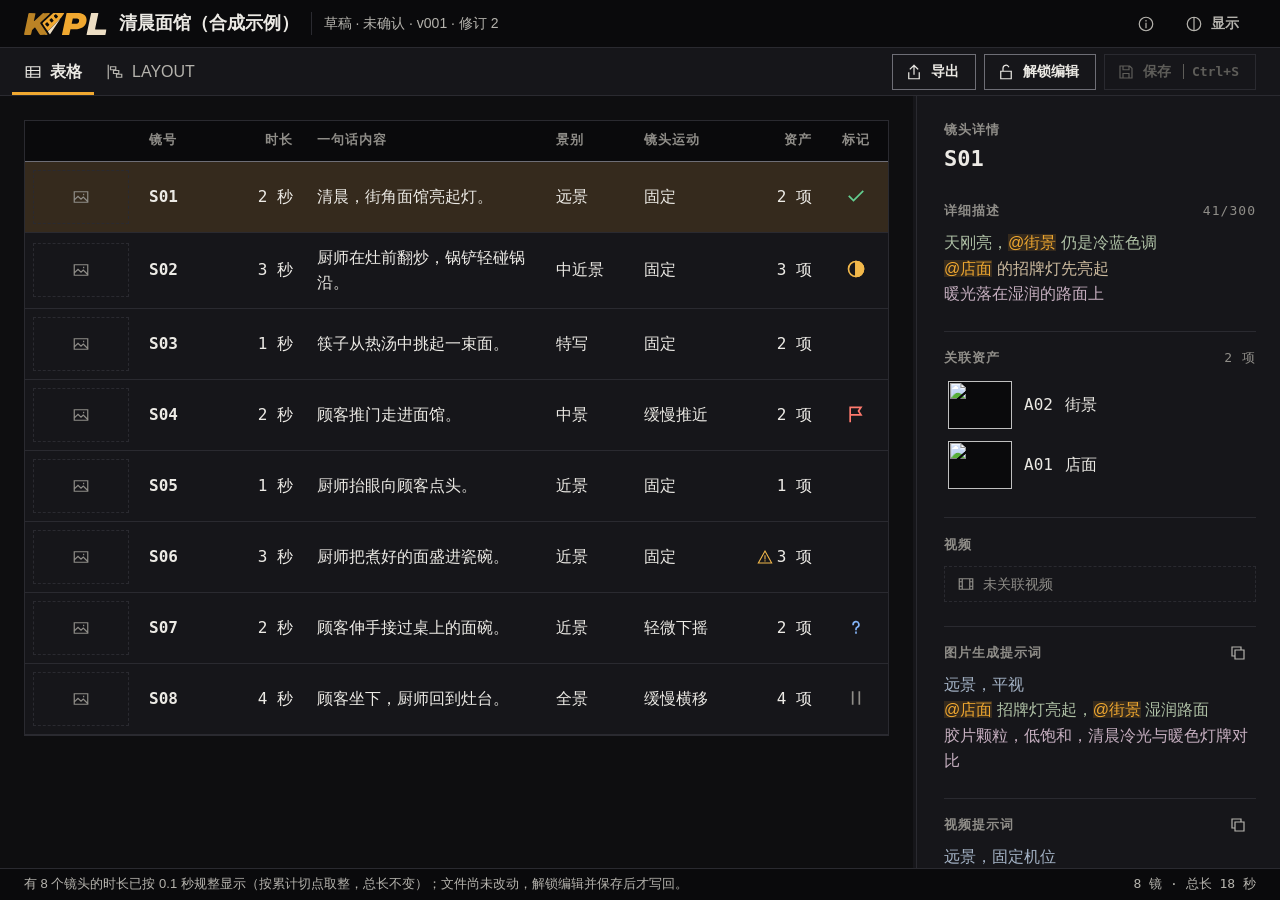
==== commit c36d5ce7: "Add HTML/video export, timeline multi-select and single-file specs - Export menu: read-only HTML han" ====
--- a/native-prototype/ui/index.html
+++ b/native-prototype/ui/index.html
@@ -41,6 +41,7 @@
   <symbol id="i-magnet" viewBox="0 0 24 24"><path d="M6 4v8a6 6 0 0 0 12 0V4 M6 4h4v8a2 2 0 0 0 4 0V4h4 M6 8h4 M14 8h4"/></symbol>
   <symbol id="i-link" viewBox="0 0 24 24"><path d="M10 14a4 4 0 0 0 5.7 0l3-3a4 4 0 0 0-5.7-5.7l-1 1 M14 10a4 4 0 0 0-5.7 0l-3 3a4 4 0 0 0 5.7 5.7l1-1"/></symbol>
   <symbol id="i-cut" viewBox="0 0 24 24"><path d="M6 9a3 3 0 1 0 0-6a3 3 0 1 0 0 6 M6 21a3 3 0 1 0 0-6a3 3 0 1 0 0 6 M8.5 7.5L20 19 M8.5 16.5L20 5"/></symbol>
+  <symbol id="i-export" viewBox="0 0 24 24"><path d="M12 15V3 M7 8l5-5 5 5 M5 13v8h14v-8"/></symbol>
   <symbol id="i-copy" viewBox="0 0 24 24"><path d="M8 8h12v12H8z M16 8V4H4v12h4"/></symbol>
   <symbol id="i-trash" viewBox="0 0 24 24"><path d="M4 7h16 M9 7V4h6v3 M6 7l1 13h10l1-13"/></symbol>
   <symbol id="i-plus" viewBox="0 0 24 24"><path d="M12 5v14 M5 12h14"/></symbol>
@@ -99,6 +100,9 @@
     </div>
     <div class="toolbar-end">
       <p class="dirty-mark" id="dirty-mark" hidden>未保存修改</p>
+      <button type="button" class="btn" id="export-trigger" aria-haspopup="menu" aria-expanded="false">
+        <svg class="icon" aria-hidden="true"><use href="#i-export"/></svg><span>导出</span>
+      </button>
       <button type="button" class="btn" id="edit-toggle">
         <svg class="icon" aria-hidden="true"><use href="#i-unlock"/></svg><span>解锁编辑</span>
       </button>
@@ -209,6 +213,17 @@
     <button type="button" class="btn btn-primary" data-choice="save">保存</button>
   </div>
 </dialog>
+<div class="marquee" id="marquee" aria-hidden="true" hidden></div>
+<dialog class="dialog" id="video-dialog" aria-labelledby="video-title">
+  <h2 class="dialog-title" id="video-title">导出视频</h2>
+  <fieldset class="export-field"><legend class="label">格式</legend><div class="chips" id="video-format"></div></fieldset>
+  <fieldset class="export-field" id="video-size-field"><legend class="label" id="video-size-label">分辨率</legend><div class="chips" id="video-size"></div></fieldset>
+  <fieldset class="export-field" id="video-fps-field"><legend class="label">帧率</legend><div class="chips" id="video-fps"></div></fieldset>
+  <div class="dialog-actions">
+    <button type="button" class="btn" data-choice="cancel">取消</button>
+    <button type="button" class="btn btn-primary" data-choice="export" id="video-go">导出…</button>
+  </div>
+</dialog>
 <dialog class="dialog" id="external-dialog" aria-labelledby="external-title" aria-describedby="external-text">
   <h2 class="dialog-title" id="external-title">文件已在外部更新</h2>
   <p id="external-text">你还有未保存的修改。</p>
--- a/native-prototype/ui/app.css
+++ b/native-prototype/ui/app.css
@@ -207,6 +207,8 @@
 .cell-input[readonly] { pointer-events: none; }
 .cell-input.mono { font-family: var(--font-mono); }
 .cell-input::placeholder { color: var(--warning); opacity: 1; }
+.detail-text::placeholder { color: var(--text-3); }
+.cell-input.is-over { color: var(--warning); }
 textarea.cell-input { resize: none; field-sizing: content; overflow: hidden; }
 .cell-number { font-weight: 600; font-variant-numeric: tabular-nums; }
 .cell-dur { display: inline-block; inline-size: auto; min-inline-size: 1ch; field-sizing: content; text-align: end; font-variant-numeric: tabular-nums; }
@@ -452,6 +454,7 @@
   transition: opacity var(--dur-fast) var(--ease);
 }
 .clip:hover .clip-handle, .clip:focus-visible .clip-handle, .timeline.is-dragging .clip-handle { opacity: 1; }
+.timeline.is-dragging .track .clip:not(.is-dragging) { transition: translate 180ms var(--ease); }
 .clip.is-dragging { z-index: 2; cursor: grabbing; opacity: 0.85; box-shadow: 0 8px 24px var(--shadow); transition: none; }
 .timeline.is-dragging, .timeline.is-dragging * { cursor: grabbing; user-select: none; }
 /* 标尺与分隔条的按住拖动：期间整页不可选中文字 */
@@ -468,6 +471,9 @@
 /* 吸附线：拖动时贴上的那个时间点 */
 .snap-line { position: absolute; inset-block: 0; inline-size: 0; pointer-events: none; z-index: 3; border-inline-start: 1px dashed var(--accent); }
 .snap-line[hidden] { display: none; }
+/* 框选方框：跟随指针，按屏幕坐标定位 */
+.marquee { position: fixed; z-index: 20; pointer-events: none; border: 1px solid var(--accent); background: color-mix(in srgb, var(--accent) 12%, transparent); }
+.marquee[hidden] { display: none; }
 .tool-toggle[aria-pressed="true"] { color: var(--accent); }
 .tool-toggle[aria-pressed="true"]:hover { color: var(--accent); }
 /* 锁定的行：条目变淡、不能拖动；开关与选中照常 */
@@ -545,7 +551,8 @@
 .rich { white-space: pre-wrap; overflow-wrap: anywhere; line-height: var(--lh-body); min-block-size: calc(1em * var(--lh-body)); }
 .rich:empty::before { content: "未填写"; color: var(--text-3); }
 .block:has(.rich:focus-visible) .block-title { color: var(--accent); }
-.tok-ref { color: var(--accent); background: var(--accent-tint); }
+.tok-ref { color: var(--accent); background: var(--accent-tint); user-select: none; }
+.tok-ref::before { content: attr(data-label); }
 .tok-ref[role="button"] { cursor: pointer; }
 .tok-ref[role="button"]:hover { text-decoration: underline; text-underline-offset: 3px; }
 .tok-missing { color: var(--warning); text-decoration: underline dashed; text-underline-offset: 3px; }
@@ -805,6 +812,21 @@
 }
 .dialog-title { font-size: var(--fs-title); font-weight: 600; margin-block-end: var(--space-2); }
 .dialog p { color: var(--text-2); }
+/* 导出视频：格式、分辨率、帧率都是一行可点选的小块 */
+.export-field { display: grid; gap: var(--space-2); margin: var(--space-4) 0 0; padding: 0; border: 0; min-inline-size: 0; }
+.export-field:disabled { opacity: .4; }
+.chips { display: flex; flex-wrap: wrap; gap: var(--space-1); }
+.chip { position: relative; }
+.chip input { position: absolute; inset: 0; margin: 0; opacity: 0; cursor: pointer; }
+.chip span {
+  display: inline-flex; align-items: center; min-block-size: 28px; padding-inline: var(--space-3);
+  border: var(--hair) solid var(--line); font: var(--fs-small) var(--font-mono); font-variant-numeric: tabular-nums;
+  transition: background-color var(--dur-fast) var(--ease), border-color var(--dur-fast) var(--ease);
+}
+.chip input:hover + span { background: var(--hover); }
+.chip input:checked + span { background: var(--accent-tint-strong); border-color: var(--accent); }
+.chip input:focus-visible + span { outline: 2px solid var(--accent); outline-offset: 1px; }
+.chip input:disabled { cursor: default; }
 .dialog-actions { display: flex; justify-content: flex-end; gap: var(--space-2); margin-block-start: var(--space-5); }
 
 @keyframes fx-fade-in { from { opacity: 0; translate: 0 4px; } }
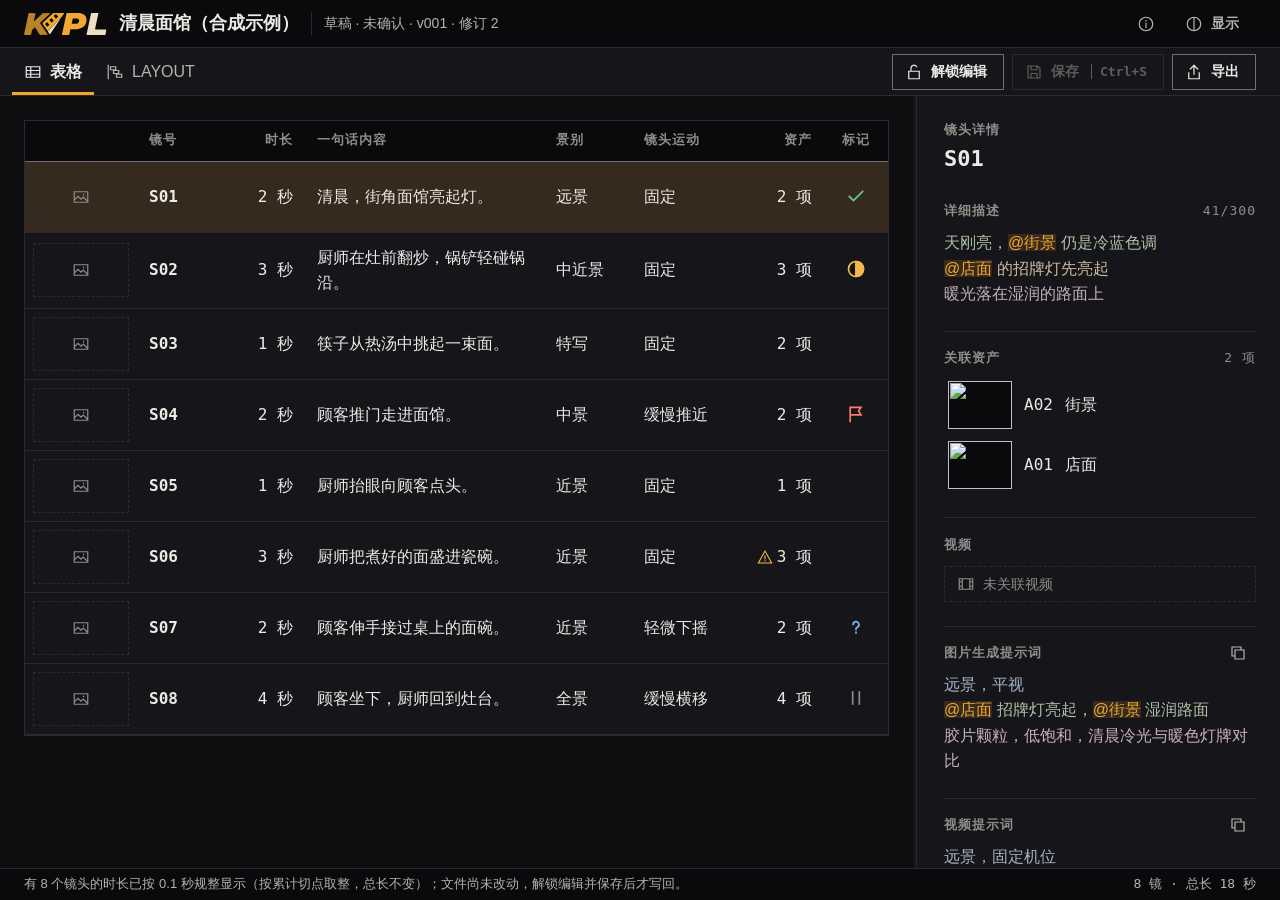
==== commit ae4ddd92: "Add ZIP handoff export and refine editor UI interactions" ====
--- a/native-prototype/ui/index.html
+++ b/native-prototype/ui/index.html
@@ -20,6 +20,8 @@
   <symbol id="i-image" viewBox="0 0 24 24"><path d="M3 5h18v14H3z M3 16l5-5 4 4 3-3 6 6 M15.5 8.5v.5"/></symbol>
   <symbol id="i-alert" viewBox="0 0 24 24"><path d="M12 3l10 18H2z M12 10v5 M12 17.5v.5"/></symbol>
   <symbol id="i-spark" viewBox="0 0 24 24"><path d="M12 0C12.8 8 16 11.2 24 12C16 12.8 12.8 16 12 24C11.2 16 8 12.8 0 12C8 11.2 11.2 8 12 0Z"/></symbol>
+  <symbol id="i-check" viewBox="0 0 24 24"><path d="M4 12.5l5 5L20 6.5"/></symbol>
+  <symbol id="i-close" viewBox="0 0 24 24"><path d="M6 6l12 12 M18 6L6 18"/></symbol>
   <symbol id="i-mark-none" viewBox="0 0 24 24"><path d="M5 5h14v14H5z" stroke-dasharray="2 3"/></symbol>
   <symbol id="i-mark-done" viewBox="0 0 24 24"><path d="M4 12.5l5 5L20 6.5"/></symbol>
   <symbol id="i-mark-revise" viewBox="0 0 24 24"><path d="M5 21V4 M5 4h13l-3 4.5 3 4.5H5"/></symbol>
@@ -65,6 +67,7 @@
           <dt>仓库</dt><dd class="mono">github.com/AngleNaris/KPL</dd>
         </dl>
         <p>启动时会静默检查 GitHub 上是否有新版本，只提示，不会自动下载或安装。</p>
+        <p class="about-dedication">此应用为小猫咪的福祉而创造</p>
       </section>
       <button type="button" class="btn btn-quiet" id="display-trigger" aria-expanded="false" aria-controls="display-panel">
         <svg class="icon" aria-hidden="true"><use href="#i-display"/></svg><span>显示</span>
@@ -100,14 +103,14 @@
     </div>
     <div class="toolbar-end">
       <p class="dirty-mark" id="dirty-mark" hidden>未保存修改</p>
+      <button type="button" class="btn" id="edit-toggle">
+        <svg class="icon" aria-hidden="true"><use href="#i-unlock"/></svg><span>解锁编辑</span>
+      </button>
+      <button type="button" class="btn btn-primary" id="save" disabled>
+        <svg class="icon" aria-hidden="true"><use href="#i-save"/></svg><span>保存</span><kbd>Ctrl+S</kbd>
+      </button>
       <button type="button" class="btn" id="export-trigger" aria-haspopup="menu" aria-expanded="false">
         <svg class="icon" aria-hidden="true"><use href="#i-export"/></svg><span>导出</span>
-      </button>
-      <button type="button" class="btn" id="edit-toggle">
-        <svg class="icon" aria-hidden="true"><use href="#i-unlock"/></svg><span>解锁编辑</span>
-      </button>
-      <button type="button" class="btn btn-primary" id="save" disabled>
-        <svg class="icon" aria-hidden="true"><use href="#i-save"/></svg><span>保存</span><kbd>Ctrl+S</kbd>
       </button>
     </div>
   </nav>
@@ -214,14 +217,28 @@
   </div>
 </dialog>
 <div class="marquee" id="marquee" aria-hidden="true" hidden></div>
-<dialog class="dialog" id="video-dialog" aria-labelledby="video-title">
+<dialog class="dialog export-dialog" id="video-dialog" aria-labelledby="video-title">
   <h2 class="dialog-title" id="video-title">导出视频</h2>
-  <fieldset class="export-field"><legend class="label">格式</legend><div class="chips" id="video-format"></div></fieldset>
-  <fieldset class="export-field" id="video-size-field"><legend class="label" id="video-size-label">分辨率</legend><div class="chips" id="video-size"></div></fieldset>
-  <fieldset class="export-field" id="video-fps-field"><legend class="label">帧率</legend><div class="chips" id="video-fps"></div></fieldset>
-  <div class="dialog-actions">
+  <fieldset class="export-field"><legend class="label">格式</legend><div class="chips chips-format" id="video-format"></div></fieldset>
+  <div class="export-pair">
+    <fieldset class="export-field" id="video-size-field">
+      <legend class="label" id="video-size-label">分辨率</legend>
+      <div class="select-wrap">
+        <select class="select mono" id="video-size" name="vsize" aria-label="分辨率"></select>
+        <svg class="icon select-icon" aria-hidden="true"><use href="#i-chevron"/></svg>
+      </div>
+    </fieldset>
+    <fieldset class="export-field" id="video-fps-field">
+      <legend class="label">帧率</legend>
+      <div class="select-wrap">
+        <select class="select mono" id="video-fps" name="vfps" aria-label="帧率"></select>
+        <svg class="icon select-icon" aria-hidden="true"><use href="#i-chevron"/></svg>
+      </div>
+    </fieldset>
+  </div>
+  <div class="dialog-actions dialog-actions-fill">
     <button type="button" class="btn" data-choice="cancel">取消</button>
-    <button type="button" class="btn btn-primary" data-choice="export" id="video-go">导出…</button>
+    <button type="button" class="btn btn-primary" data-choice="export" id="video-go" disabled>导出…</button>
   </div>
 </dialog>
 <dialog class="dialog" id="external-dialog" aria-labelledby="external-title" aria-describedby="external-text">
@@ -236,6 +253,10 @@
 <div class="beat-pop" id="beat-pop" role="dialog" aria-label="动态时段" hidden>
   <label class="beat-field"><span class="label">开始</span><input class="cell-input mono" id="beat-from" type="number" step="0.1" min="0" inputmode="decimal"></label>
   <label class="beat-field"><span class="label">结束</span><input class="cell-input mono" id="beat-to" type="number" step="0.1" min="0.1" inputmode="decimal"></label>
+  <div class="beat-actions">
+    <button type="button" class="btn btn-quiet btn-icon beat-btn" id="beat-ok" title="确定（回车）" aria-label="确定"><svg class="icon" aria-hidden="true"><use href="#i-check"/></svg></button>
+    <button type="button" class="btn btn-quiet btn-icon beat-btn" id="beat-cancel" title="取消（Esc）" aria-label="取消"><svg class="icon" aria-hidden="true"><use href="#i-close"/></svg></button>
+  </div>
 </div>
 <section class="popover help-panel" id="help-panel" aria-labelledby="help-title" tabindex="-1" hidden>
   <h2 class="label" id="help-title">时间线说明</h2>
--- a/native-prototype/ui/app.css
+++ b/native-prototype/ui/app.css
@@ -380,7 +380,7 @@
   position: absolute; inset-block-start: 2px; translate: -50% 0;
   font: var(--fs-label) var(--font-mono); color: var(--text-2); white-space: nowrap;
 }
-.tick.first span { translate: 0 0; }
+.tick.first span { translate: 7px 0; }
 .tick.last span, .tick.last::after { translate: -100% 0; }
 .track { position: relative; block-size: 100%; min-block-size: 0; }
 .lane-body > .track { position: relative; }
@@ -487,7 +487,8 @@
 .lane.is-locked .media-clip, .lane.is-locked .cue, .lane.is-locked .clip, .marker-band.is-locked .marker { opacity: 0.6; cursor: default; }
 .lane-lock[aria-pressed="true"], #markers-lock[aria-pressed="true"] { color: var(--accent); }
 .menu-item kbd { margin-inline-start: auto; padding-inline-start: var(--space-4); border: 0; color: var(--text-3); font-weight: 400; }
-.playhead { background: var(--text); }
+/* 播放头压住抬头右缘与标记带的分界，0 秒处不会被吸顶抬头截去一半 */
+.playhead { background: var(--text); z-index: 5; }
 .playhead-head {
   position: absolute; inset-block: 0; inline-size: 2px; translate: -1px 0; pointer-events: none; background: var(--text);
 }
@@ -505,7 +506,7 @@
 .timeline-frame.is-flat { grid-template-columns: minmax(0, 1fr); }
 /* 抬头右缘的分隔条：抬头横向吸附在左边，所以分隔条不随滚动移动，直接定位在外层 */
 .gutter-splitter {
-  position: absolute; inset-block: 0; inset-inline-start: calc(var(--gutter) - 4px); z-index: 7;
+  position: absolute; inset-block: 0; inset-inline-start: calc(var(--gutter) - 7px); z-index: 7;
   background-color: transparent; background-size: 0 100%;
 }
 .gutter-splitter:hover, .gutter-splitter.is-dragging, .gutter-splitter:focus-visible { background-color: transparent; background-size: 3px 100%; }
@@ -583,7 +584,7 @@
 .rich[contenteditable] .beat:hover { background: color-mix(in srgb, currentColor 22%, transparent); }
 .beat.is-warn { color: var(--warning); }
 .beat-pop {
-  position: fixed; z-index: 20; display: flex; gap: var(--space-3); padding: var(--space-3);
+  position: fixed; z-index: 20; display: flex; align-items: flex-end; gap: var(--space-3); padding: var(--space-3);
   background: var(--surface); border: var(--hair) solid var(--line); box-shadow: 0 12px 32px var(--shadow);
 }
 .beat-field { display: grid; gap: var(--space-1); }
@@ -591,6 +592,13 @@
 .beat-field input:focus-visible { outline: none; border-color: var(--accent); }
 .beat-field input:disabled { color: var(--text-3); }
 .beat-field input::-webkit-inner-spin-button, .beat-field input::-webkit-outer-spin-button { -webkit-appearance: none; margin: 0; }
+.beat-actions { display: flex; gap: var(--space-1); }
+.beat-btn { inline-size: 28px; block-size: 28px; justify-content: center; padding: 0; }
+.beat-btn .icon { inline-size: 16px; block-size: 16px; }
+#beat-ok { color: var(--accent); }
+#beat-cancel { color: var(--text-2); }
+#beat-ok:hover { background: var(--accent-tint); color: var(--accent); }
+#beat-cancel:hover { background: var(--hover); color: var(--text); }
 /* 右键菜单里的类别色块；“清除类别”只有边框 */
 .seg-swatch { inline-size: 12px; block-size: 12px; flex: none; background: currentColor; }
 .seg-swatch.is-none { background: transparent; box-shadow: inset 0 0 0 var(--hair) var(--line); }
@@ -812,10 +820,13 @@
 }
 .dialog-title { font-size: var(--fs-title); font-weight: 600; margin-block-end: var(--space-2); }
 .dialog p { color: var(--text-2); }
-/* 导出视频：格式、分辨率、帧率都是一行可点选的小块 */
+/* 导出视频：格式是三块等宽卡片，分辨率与帧率收进下拉框，避免把所有尺寸平铺出来 */
+.export-dialog { inline-size: min(460px, calc(100vw - 48px)); }
 .export-field { display: grid; gap: var(--space-2); margin: var(--space-4) 0 0; padding: 0; border: 0; min-inline-size: 0; }
 .export-field:disabled { opacity: .4; }
+.export-pair { display: grid; grid-template-columns: repeat(2, minmax(0, 1fr)); gap: var(--space-3); }
 .chips { display: flex; flex-wrap: wrap; gap: var(--space-1); }
+.chips-format { display: grid; grid-template-columns: repeat(3, minmax(0, 1fr)); }
 .chip { position: relative; }
 .chip input { position: absolute; inset: 0; margin: 0; opacity: 0; cursor: pointer; }
 .chip span {
@@ -823,11 +834,37 @@
   border: var(--hair) solid var(--line); font: var(--fs-small) var(--font-mono); font-variant-numeric: tabular-nums;
   transition: background-color var(--dur-fast) var(--ease), border-color var(--dur-fast) var(--ease);
 }
+.chips-format .chip span {
+  inline-size: 100%; flex-direction: column; align-items: flex-start; justify-content: center; gap: 1px;
+  min-block-size: 48px; padding-inline: var(--space-2);
+}
+.chip-format b { font-weight: 600; letter-spacing: .02em; }
+.chip-format small { color: var(--text-3); font-size: 12px; font-weight: 400; }
+.chip input:checked + span { background: var(--accent-tint-strong); border-color: var(--accent); }
+.chip input:checked + .chip-format small { color: var(--text-2); }
 .chip input:hover + span { background: var(--hover); }
-.chip input:checked + span { background: var(--accent-tint-strong); border-color: var(--accent); }
+.chip input:checked:hover + span { background: var(--accent-tint-strong); }
 .chip input:focus-visible + span { outline: 2px solid var(--accent); outline-offset: 1px; }
 .chip input:disabled { cursor: default; }
+.select-wrap { position: relative; }
+.select {
+  appearance: none; -webkit-appearance: none; inline-size: 100%; block-size: var(--control-h);
+  padding-inline: var(--space-2) 30px; border: var(--hair) solid var(--line);
+  background: transparent; color: var(--text); font: var(--fs-small) var(--font-mono); font-variant-numeric: tabular-nums;
+  cursor: pointer;
+}
+.select option { background: var(--surface); color: var(--text); }
+.select:hover { background: var(--hover); }
+.select:focus-visible { outline: none; border-color: var(--accent); box-shadow: inset 0 -2px 0 var(--accent); }
+.select:disabled { color: var(--text-disabled); border-color: var(--rule); cursor: default; background: transparent; }
+.select-icon {
+  position: absolute; inset-inline-end: var(--space-2); inset-block-start: 50%; translate: 0 -50%;
+  inline-size: 16px; block-size: 16px; color: var(--text-2); pointer-events: none;
+}
+.select:disabled + .select-icon { color: var(--text-disabled); }
 .dialog-actions { display: flex; justify-content: flex-end; gap: var(--space-2); margin-block-start: var(--space-5); }
+.dialog-actions-fill { display: grid; grid-template-columns: repeat(2, minmax(0, 1fr)); }
+.dialog-actions-fill .btn { justify-content: center; padding-inline: var(--space-2); }
 
 @keyframes fx-fade-in { from { opacity: 0; translate: 0 4px; } }
 @keyframes fx-fade-out { to { opacity: 0; translate: 0 -4px; } }
@@ -858,5 +895,23 @@
 .logo-c { fill: var(--logo-3); }
 .about-panel { inline-size: 300px; gap: var(--space-3); font-size: var(--fs-small); color: var(--text-2); }
 .about-name { color: var(--text); font-weight: 600; }
+/* 题献：斜体，主题色高光缓慢扫过一次后停住，不大幅闪动 */
+.about-dedication {
+  margin: 0; font-style: italic; color: transparent;
+  background-image: linear-gradient(100deg,
+    var(--text-3) 0 38%,
+    color-mix(in srgb, var(--accent) 82%, var(--text)) 50%,
+    var(--text-3) 62% 100%);
+  background-size: 260% 100%; background-position: 120% 0;
+  -webkit-background-clip: text; background-clip: text;
+  animation: about-shimmer 7s var(--ease) infinite;
+}
+@keyframes about-shimmer {
+  0%, 55% { background-position: 120% 0; }
+  100% { background-position: -20% 0; }
+}
+@media (prefers-reduced-motion: reduce) {
+  .about-dedication { animation: none; background: none; color: var(--text-3); }
+}
 .update-badge { color: var(--accent); }
 .update-badge[hidden] { display: none; }
